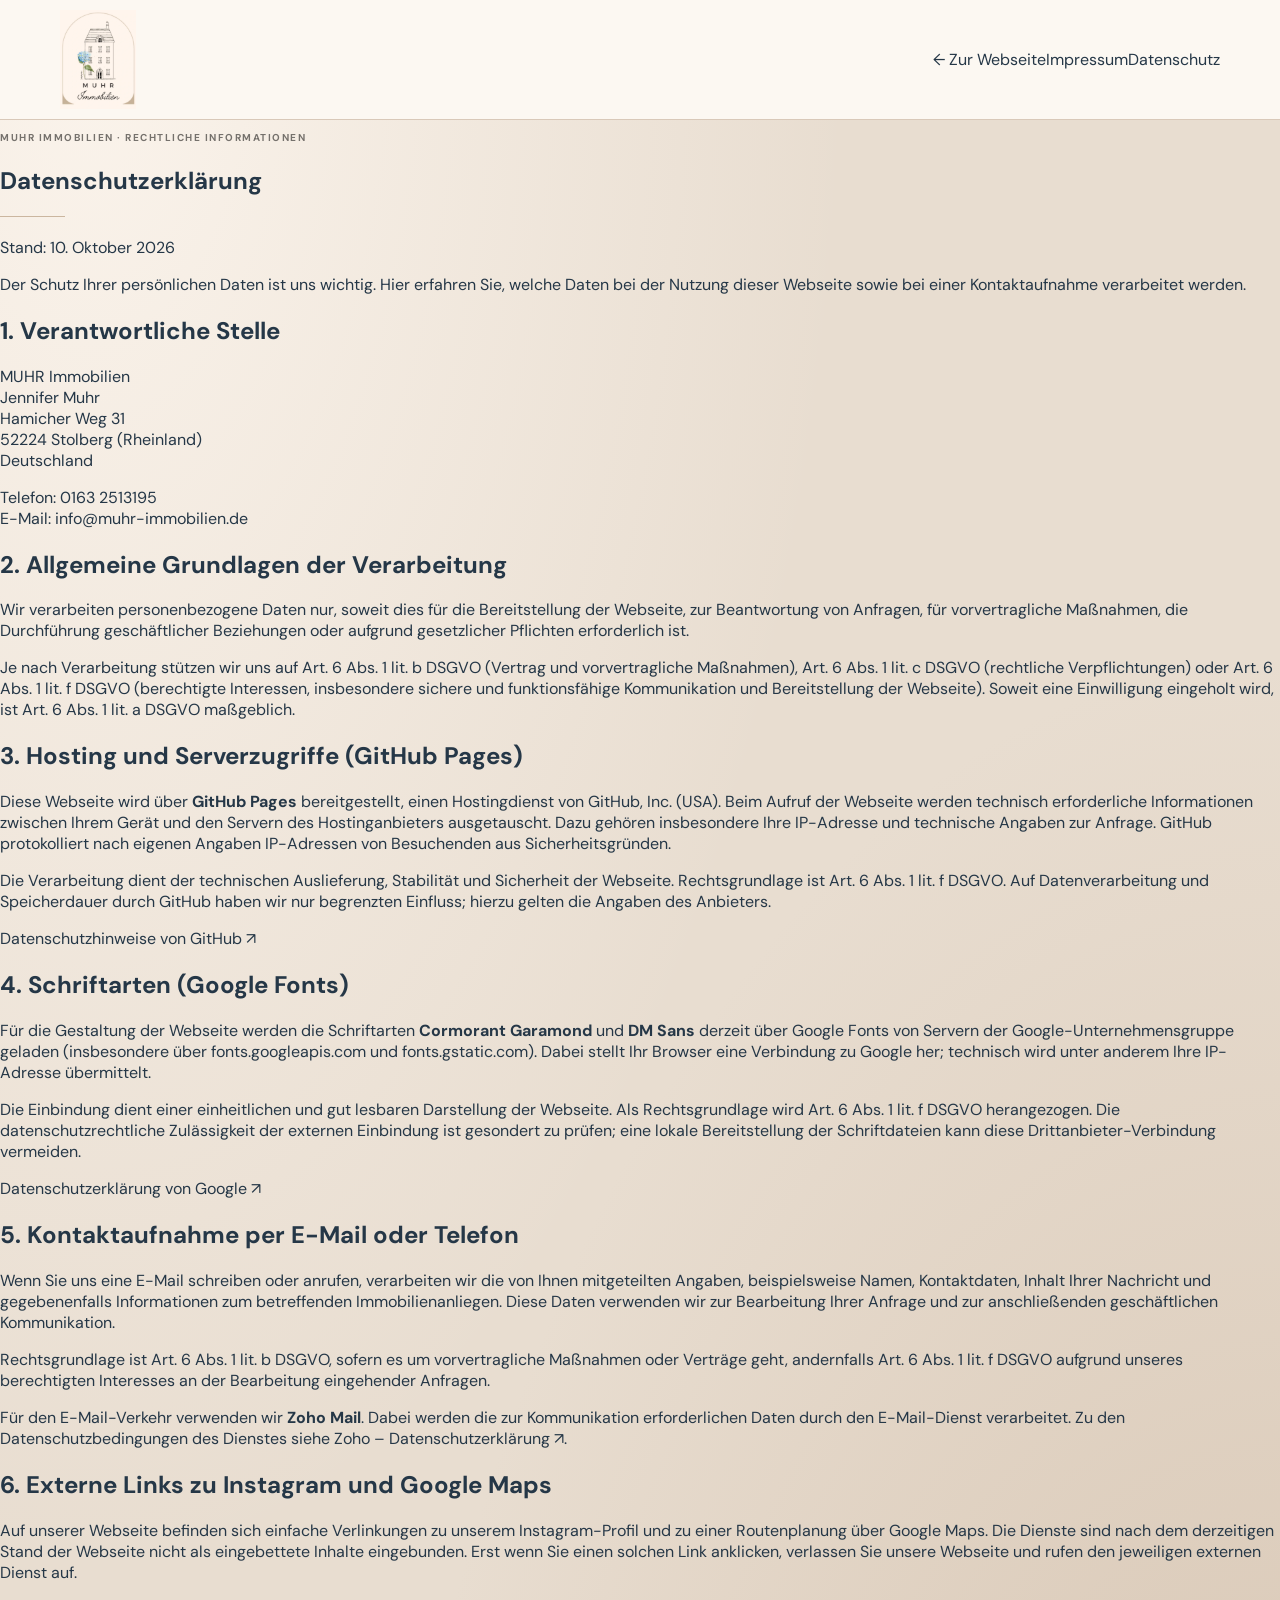
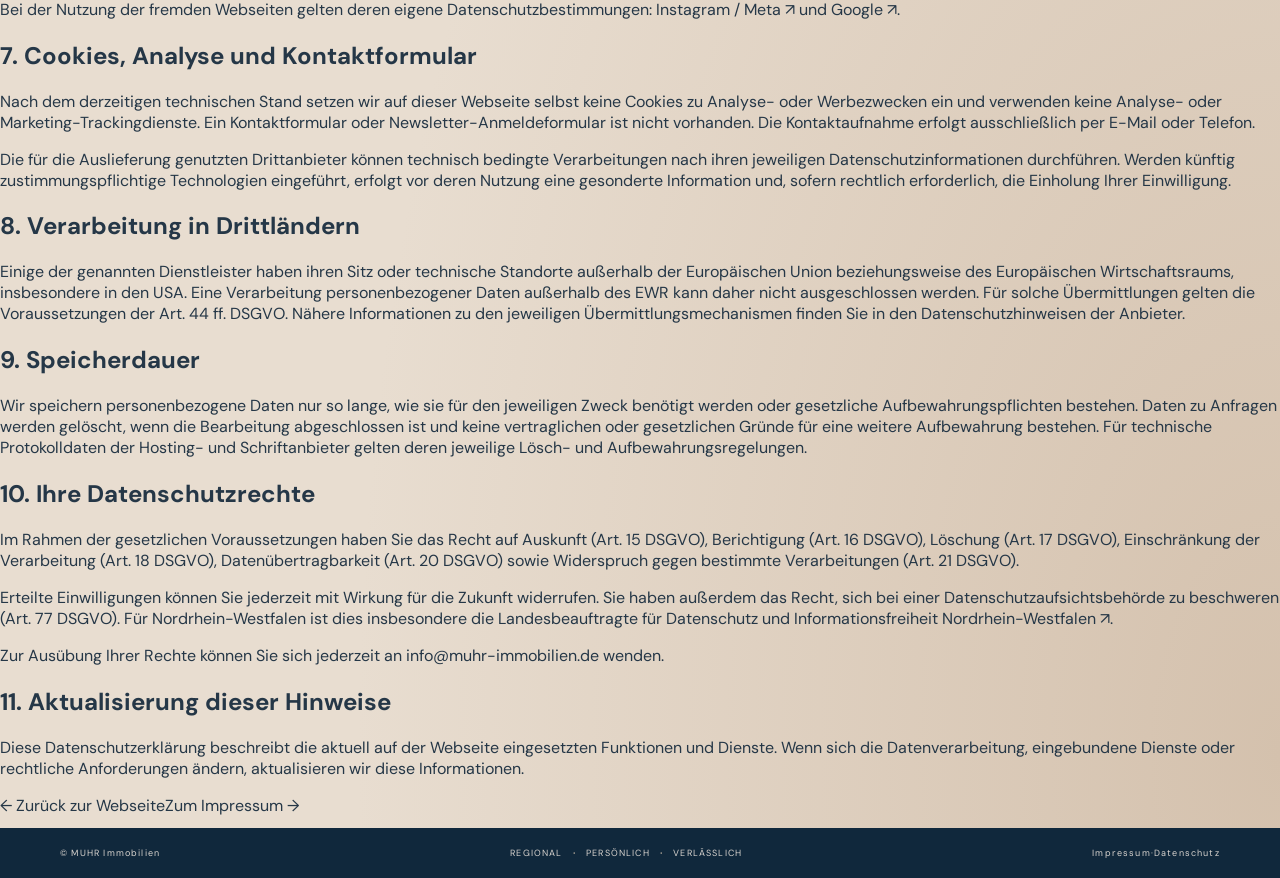
==== datenschutz.html @ 291d7d14 "Add tailored privacy policy for GitHub Pages, Google Fonts and Zoho Mail" ====
<!doctype html>
<html lang="de">
<head>
  <meta charset="utf-8">
  <meta name="viewport" content="width=device-width, initial-scale=1">
  <meta name="theme-color" content="#10253a">
  <meta name="description" content="Informationen zum Umgang mit personenbezogenen Daten auf muhr-immobilien.de.">
  <title>Datenschutzerklärung | MUHR Immobilien</title>
  <link rel="canonical" href="https://muhr-immobilien.de/datenschutz.html">
  <link rel="icon" type="image/png" href="assets/muhr-favicon.png">
  <link rel="preconnect" href="https://fonts.googleapis.com">
  <link rel="preconnect" href="https://fonts.gstatic.com" crossorigin>
  <link href="https://fonts.googleapis.com/css2?family=Cormorant+Garamond:ital,wght@0,400;0,500;0,600;1,400;1,500;1,600&family=DM+Sans:wght@400;500;600;700&display=swap" rel="stylesheet">
  <link rel="stylesheet" href="styles.css">
</head>
<body class="legal-page">
 <div class="site-wrap">
  <header class="site-header legal-site-header">
  <a class="brand" href="index.html#start" aria-label="MUHR Immobilien – zur Startseite"><img class="brand-logo" src="assets/muhr-logo.webp" alt="MUHR Immobilien" width="910" height="1195"></a>
  <nav class="legal-topnav" aria-label="Seitennavigation"><a href="index.html#start">← Zur Webseite</a><a href="impressum.html">Impressum</a><a href="datenschutz.html" aria-current="page">Datenschutz</a></nav>
</header>
  <main id="hauptinhalt" class="legal-main">
   <article class="legal-sheet">
     <header class="legal-intro">
       <p class="eyebrow">MUHR IMMOBILIEN · RECHTLICHE INFORMATIONEN</p>
       <h1>Datenschutzerklärung</h1>
       <span class="rule" aria-hidden="true"></span>
       <p class="legal-stand">Stand: 10. Oktober 2026</p>
     </header>
     <p class="legal-lead">Der Schutz Ihrer persönlichen Daten ist uns wichtig. Hier erfahren Sie, welche Daten bei der Nutzung dieser Webseite sowie bei einer Kontaktaufnahme verarbeitet werden.</p>
<section class="legal-section" aria-labelledby="ds-verantwortlich">
  <h2 id="ds-verantwortlich">1. Verantwortliche Stelle</h2>
  <p>MUHR Immobilien<br>Jennifer Muhr<br>Hamicher Weg 31<br>52224 Stolberg (Rheinland)<br>Deutschland</p>
  <p>Telefon: <a href="tel:+491632513195">0163 2513195</a><br>E-Mail: <a href="mailto:info@muhr-immobilien.de">info@muhr-immobilien.de</a></p>
</section>
<section class="legal-section" aria-labelledby="ds-grundlagen">
  <h2 id="ds-grundlagen">2. Allgemeine Grundlagen der Verarbeitung</h2>
  <p>Wir verarbeiten personenbezogene Daten nur, soweit dies für die Bereitstellung der Webseite, zur Beantwortung von Anfragen, für vorvertragliche Maßnahmen, die Durchführung geschäftlicher Beziehungen oder aufgrund gesetzlicher Pflichten erforderlich ist.</p>
  <p>Je nach Verarbeitung stützen wir uns auf Art. 6 Abs. 1 lit. b DSGVO (Vertrag und vorvertragliche Maßnahmen), Art. 6 Abs. 1 lit. c DSGVO (rechtliche Verpflichtungen) oder Art. 6 Abs. 1 lit. f DSGVO (berechtigte Interessen, insbesondere sichere und funktionsfähige Kommunikation und Bereitstellung der Webseite). Soweit eine Einwilligung eingeholt wird, ist Art. 6 Abs. 1 lit. a DSGVO maßgeblich.</p>
</section>
<section class="legal-section" aria-labelledby="ds-hosting">
  <h2 id="ds-hosting">3. Hosting und Serverzugriffe (GitHub Pages)</h2>
  <p>Diese Webseite wird über <strong>GitHub Pages</strong> bereitgestellt, einen Hostingdienst von GitHub, Inc. (USA). Beim Aufruf der Webseite werden technisch erforderliche Informationen zwischen Ihrem Gerät und den Servern des Hostinganbieters ausgetauscht. Dazu gehören insbesondere Ihre IP-Adresse und technische Angaben zur Anfrage. GitHub protokolliert nach eigenen Angaben IP-Adressen von Besuchenden aus Sicherheitsgründen.</p>
  <p>Die Verarbeitung dient der technischen Auslieferung, Stabilität und Sicherheit der Webseite. Rechtsgrundlage ist Art. 6 Abs. 1 lit. f DSGVO. Auf Datenverarbeitung und Speicherdauer durch GitHub haben wir nur begrenzten Einfluss; hierzu gelten die Angaben des Anbieters.</p>
  <p><a href="https://docs.github.com/de/site-policy/privacy-policies/github-general-privacy-statement" target="_blank" rel="noopener noreferrer">Datenschutzhinweise von GitHub ↗</a></p>
</section>
<section class="legal-section" aria-labelledby="ds-fonts">
  <h2 id="ds-fonts">4. Schriftarten (Google Fonts)</h2>
  <p>Für die Gestaltung der Webseite werden die Schriftarten <strong>Cormorant Garamond</strong> und <strong>DM Sans</strong> derzeit über Google Fonts von Servern der Google-Unternehmensgruppe geladen (insbesondere über fonts.googleapis.com und fonts.gstatic.com). Dabei stellt Ihr Browser eine Verbindung zu Google her; technisch wird unter anderem Ihre IP-Adresse übermittelt.</p>
  <p>Die Einbindung dient einer einheitlichen und gut lesbaren Darstellung der Webseite. Als Rechtsgrundlage wird Art. 6 Abs. 1 lit. f DSGVO herangezogen. Die datenschutzrechtliche Zulässigkeit der externen Einbindung ist gesondert zu prüfen; eine lokale Bereitstellung der Schriftdateien kann diese Drittanbieter-Verbindung vermeiden.</p>
  <p><a href="https://policies.google.com/privacy?hl=de" target="_blank" rel="noopener noreferrer">Datenschutzerklärung von Google ↗</a></p>
</section>
<section class="legal-section" aria-labelledby="ds-kontakt">
  <h2 id="ds-kontakt">5. Kontaktaufnahme per E-Mail oder Telefon</h2>
  <p>Wenn Sie uns eine E-Mail schreiben oder anrufen, verarbeiten wir die von Ihnen mitgeteilten Angaben, beispielsweise Namen, Kontaktdaten, Inhalt Ihrer Nachricht und gegebenenfalls Informationen zum betreffenden Immobilienanliegen. Diese Daten verwenden wir zur Bearbeitung Ihrer Anfrage und zur anschließenden geschäftlichen Kommunikation.</p>
  <p>Rechtsgrundlage ist Art. 6 Abs. 1 lit. b DSGVO, sofern es um vorvertragliche Maßnahmen oder Verträge geht, andernfalls Art. 6 Abs. 1 lit. f DSGVO aufgrund unseres berechtigten Interesses an der Bearbeitung eingehender Anfragen.</p>
  <p>Für den E-Mail-Verkehr verwenden wir <strong>Zoho Mail</strong>. Dabei werden die zur Kommunikation erforderlichen Daten durch den E-Mail-Dienst verarbeitet. Zu den Datenschutzbedingungen des Dienstes siehe <a href="https://www.zoho.com/privacy.html" target="_blank" rel="noopener noreferrer">Zoho – Datenschutzerklärung ↗</a>.</p>
</section>
<section class="legal-section" aria-labelledby="ds-links">
  <h2 id="ds-links">6. Externe Links zu Instagram und Google Maps</h2>
  <p>Auf unserer Webseite befinden sich einfache Verlinkungen zu unserem Instagram-Profil und zu einer Routenplanung über Google Maps. Die Dienste sind nach dem derzeitigen Stand der Webseite nicht als eingebettete Inhalte eingebunden. Erst wenn Sie einen solchen Link anklicken, verlassen Sie unsere Webseite und rufen den jeweiligen externen Dienst auf.</p>
  <p>Bei der Nutzung der fremden Webseiten gelten deren eigene Datenschutzbestimmungen: <a href="https://privacycenter.instagram.com/policy/" target="_blank" rel="noopener noreferrer">Instagram / Meta ↗</a> und <a href="https://policies.google.com/privacy?hl=de" target="_blank" rel="noopener noreferrer">Google ↗</a>.</p>
</section>
<section class="legal-section" aria-labelledby="ds-cookies">
  <h2 id="ds-cookies">7. Cookies, Analyse und Kontaktformular</h2>
  <p>Nach dem derzeitigen technischen Stand setzen wir auf dieser Webseite selbst keine Cookies zu Analyse- oder Werbezwecken ein und verwenden keine Analyse- oder Marketing-Trackingdienste. Ein Kontaktformular oder Newsletter-Anmeldeformular ist nicht vorhanden. Die Kontaktaufnahme erfolgt ausschließlich per E-Mail oder Telefon.</p>
  <p>Die für die Auslieferung genutzten Drittanbieter können technisch bedingte Verarbeitungen nach ihren jeweiligen Datenschutzinformationen durchführen. Werden künftig zustimmungspflichtige Technologien eingeführt, erfolgt vor deren Nutzung eine gesonderte Information und, sofern rechtlich erforderlich, die Einholung Ihrer Einwilligung.</p>
</section>
<section class="legal-section" aria-labelledby="ds-drittland">
  <h2 id="ds-drittland">8. Verarbeitung in Drittländern</h2>
  <p>Einige der genannten Dienstleister haben ihren Sitz oder technische Standorte außerhalb der Europäischen Union beziehungsweise des Europäischen Wirtschaftsraums, insbesondere in den USA. Eine Verarbeitung personenbezogener Daten außerhalb des EWR kann daher nicht ausgeschlossen werden. Für solche Übermittlungen gelten die Voraussetzungen der Art. 44 ff. DSGVO. Nähere Informationen zu den jeweiligen Übermittlungsmechanismen finden Sie in den Datenschutzhinweisen der Anbieter.</p>
</section>
<section class="legal-section" aria-labelledby="ds-speicherung">
  <h2 id="ds-speicherung">9. Speicherdauer</h2>
  <p>Wir speichern personenbezogene Daten nur so lange, wie sie für den jeweiligen Zweck benötigt werden oder gesetzliche Aufbewahrungspflichten bestehen. Daten zu Anfragen werden gelöscht, wenn die Bearbeitung abgeschlossen ist und keine vertraglichen oder gesetzlichen Gründe für eine weitere Aufbewahrung bestehen. Für technische Protokolldaten der Hosting- und Schriftanbieter gelten deren jeweilige Lösch- und Aufbewahrungsregelungen.</p>
</section>
<section class="legal-section" aria-labelledby="ds-rechte">
  <h2 id="ds-rechte">10. Ihre Datenschutzrechte</h2>
  <p>Im Rahmen der gesetzlichen Voraussetzungen haben Sie das Recht auf Auskunft (Art. 15 DSGVO), Berichtigung (Art. 16 DSGVO), Löschung (Art. 17 DSGVO), Einschränkung der Verarbeitung (Art. 18 DSGVO), Datenübertragbarkeit (Art. 20 DSGVO) sowie Widerspruch gegen bestimmte Verarbeitungen (Art. 21 DSGVO).</p>
  <p>Erteilte Einwilligungen können Sie jederzeit mit Wirkung für die Zukunft widerrufen. Sie haben außerdem das Recht, sich bei einer Datenschutzaufsichtsbehörde zu beschweren (Art. 77 DSGVO). Für Nordrhein-Westfalen ist dies insbesondere die <a href="https://www.ldi.nrw.de/" target="_blank" rel="noopener noreferrer">Landesbeauftragte für Datenschutz und Informationsfreiheit Nordrhein-Westfalen ↗</a>.</p>
  <p>Zur Ausübung Ihrer Rechte können Sie sich jederzeit an <a href="mailto:info@muhr-immobilien.de">info@muhr-immobilien.de</a> wenden.</p>
</section>
<section class="legal-section" aria-labelledby="ds-stand">
  <h2 id="ds-stand">11. Aktualisierung dieser Hinweise</h2>
  <p>Diese Datenschutzerklärung beschreibt die aktuell auf der Webseite eingesetzten Funktionen und Dienste. Wenn sich die Datenverarbeitung, eingebundene Dienste oder rechtliche Anforderungen ändern, aktualisieren wir diese Informationen.</p>
</section>
     <div class="legal-end"><a href="index.html#start">← Zurück zur Webseite</a><a href="impressum.html">Zum Impressum →</a></div>
   </article>
  </main>
  <footer class="footer"><span>© MUHR Immobilien</span><span>REGIONAL <b>·</b> PERSÖNLICH <b>·</b> VERLÄSSLICH</span><span class="footer-legal"><a href="impressum.html">Impressum</a><span aria-hidden="true">·</span><a href="datenschutz.html">Datenschutz</a></span></footer>
 </div>
</body>
</html>
---- styles.css ----
:root{--navy:#10283c;--ink:#253747;--paper:#fcf7ef;--cream:#f7ede2;--sand:#dfc9b2;--muted:#72695f;--blue:#8aaabd;--serif:'Cormorant Garamond',Georgia,serif;--script:'Cormorant Garamond',Georgia,serif;--sans:'DM Sans',Arial,sans-serif;--book-height:720px}
*{box-sizing:border-box}html{scroll-behavior:smooth}body{margin:0;color:var(--ink);font-family:var(--sans);background:#e8ddd0;-webkit-font-smoothing:antialiased}a{text-decoration:none;color:inherit}button{font:inherit}button,a{-webkit-tap-highlight-color:transparent}a:focus-visible,button:focus-visible{outline:2px solid #679cbf;outline-offset:4px}button:disabled{opacity:.3;cursor:not-allowed}img{display:block;width:100%;height:100%;object-fit:cover}.skip-link{position:fixed;z-index:150;left:15px;top:-100px;padding:12px 20px;background:#fff}.skip-link:focus{top:8px}
.site-wrap{min-height:100vh;display:flex;flex-direction:column;background:radial-gradient(ellipse at 7% 0%,#fbf4ec 0,transparent 45%),radial-gradient(ellipse at 100% 95%,#d4c1ad 0,transparent 51%),#e8ddd0}.site-header{position:relative;z-index:30;display:flex;align-items:center;justify-content:space-between;gap:22px;padding:10px clamp(20px,4.7vw,90px);background:#fcf8f2;border-bottom:1px solid #d9c9b9}.brand{display:flex;align-items:center;gap:12px;flex:0 0 auto}.brand-illustration{display:grid;place-items:center;width:44px;height:58px;color:var(--navy);border:1px solid #b1aa9d;border-radius:50% 50% 3px 3px}.brand-illustration svg{width:34px;height:46px}.brand-wordmark{display:flex;flex-direction:column}.brand-wordmark strong{font-size:14px;letter-spacing:.38em;font-weight:600}.brand-wordmark em{font:29px/1 var(--script);white-space:nowrap;margin-top:2px}.chapter-nav{display:flex;justify-content:center;flex-wrap:wrap;gap:clamp(10px,1.55vw,27px)}.chapter-nav a{position:relative;padding:12px 0;font-size:10px;font-weight:700;text-transform:uppercase;letter-spacing:.09em;white-space:nowrap;color:#62605e}.chapter-nav a:hover,.chapter-nav a[aria-current='page']{color:var(--navy)}.chapter-nav a[aria-current='page']:after{content:'';height:1px;position:absolute;left:0;right:0;bottom:6px;background:var(--navy)}.header-contact{flex:0 0 auto;padding:14px 18px;color:white;background:var(--navy);font-size:10px;white-space:nowrap}.header-contact span{margin-left:9px}
.book-main{width:min(1140px,calc(100% - 44px));margin:0 auto;flex:1;padding:16px 0 20px}.book-intro{display:flex;align-items:center;justify-content:space-between;gap:15px;margin:0 8px 12px}.eyebrow{display:block;color:#75716c;font-size:10px;font-weight:700;line-height:1.5;letter-spacing:.15em}.book-intro .eyebrow{display:flex;align-items:center;gap:9px;white-space:nowrap;color:var(--navy);margin:0}.intro-line{display:inline-block;width:26px;height:1px;background:var(--navy)}.sep{color:#b39880}.book-instruction{margin:0;font-size:12px;color:#8f7967}.book-instruction em{font:26px/1 var(--script);color:var(--navy);padding-left:8px;white-space:nowrap}
.book-stage{perspective:2600px;position:relative;padding:0 12px 13px;filter:drop-shadow(0 20px 22px rgba(58,43,30,.2))}.book-back{position:absolute;top:12px;bottom:6px;left:19px;right:13px;background:repeating-linear-gradient(to bottom,#e6d6c4 0 1px,#f4eadd 1px 3px);border-radius:2px 10px 10px 2px;box-shadow:8px 3px 0 -2px #c7b39e,-8px 0 0 -3px #c9b8a5,0 14px 30px #9d887260}.book-frame{position:relative;width:100%;height:var(--book-height);background:var(--paper);border-radius:2px 10px 10px 2px;transform-style:preserve-3d;box-shadow:inset -1px 0 #d0bba5,0 0 0 1px #dbccbd}.paper-current,.turn-leaf{position:absolute;inset:0}.paper-current{z-index:1;background:var(--paper);border-radius:inherit;overflow:hidden}.book-frame.is-turning .paper-current{pointer-events:none}.turn-leaf{z-index:6;transform-style:preserve-3d;transform-origin:left center;pointer-events:none;will-change:transform}.turn-leaf[hidden]{display:none}.turn-leaf-face{position:absolute;inset:0;overflow:hidden;backface-visibility:hidden;-webkit-backface-visibility:hidden;border-radius:2px 9px 9px 2px}.turn-leaf-front{background:var(--paper);box-shadow:4px 7px 18px rgba(39,31,25,.14),13px 2px 18px rgba(54,37,20,.05)}.turn-leaf-front:after{content:'';pointer-events:none;position:absolute;inset:0;background:linear-gradient(90deg,rgba(38,27,18,.2),transparent 11%,transparent 70%,rgba(255,255,255,.16) 89%,rgba(23,21,22,.16));opacity:.28}.turn-leaf-back{transform:rotateY(180deg);background:linear-gradient(98deg,#eadfd1,#fffaf1 16%,#f4e7d9 91%,#d5c3af);border-left:1px solid #d7bfa9;box-shadow:-10px 0 20px rgba(23,28,34,.15)}.turn-leaf-back:before{content:'';position:absolute;inset:0;opacity:.16;background:repeating-linear-gradient(0deg,transparent 0,transparent 5px,#e0d2c2 6px,transparent 7px)}.leaf-back-ornament{position:absolute;left:20%;right:20%;top:34%;display:flex;flex-direction:column;text-align:center;color:#8a7866;border-top:1px solid #cfbdab;border-bottom:1px solid #cfbdab;padding:33px 0}.leaf-back-ornament span{font-size:21px;letter-spacing:.55em}.leaf-back-ornament em{font:55px/1 var(--script)}.leaf-back-ornament small{margin-top:21px;font-size:10px;letter-spacing:.21em}.spine-shadow{position:absolute;left:0;top:0;bottom:0;width:19px;z-index:10;pointer-events:none;background:linear-gradient(to right,rgba(44,36,32,.25),rgba(92,72,50,.09) 52%,transparent);border-radius:2px 0 0 2px}.page-edge{position:absolute;right:-4px;top:8px;bottom:6px;width:5px;z-index:4;pointer-events:none;background:repeating-linear-gradient(to bottom,#e8d5c1,#fff8ed 3px,#d2baa2 5px);border-radius:0 4px 4px 0}
/* Kein Scrollcontainer innerhalb der Buchseite. */
.page{height:100%;min-width:0;display:flex;flex-direction:column;background:var(--paper)}.page-body{flex:1;min-height:0;overflow:hidden}.folio{
  height:39px;
  flex:0 0 39px;
  margin:0 36px;
  padding-right:14px;
  display:flex;
  align-items:center;
  justify-content:space-between;
  gap:12px;
  border-top:1px solid #decdb9;
  color:#776b5f;
  font-size:9px;
  letter-spacing:.15em;
}.folio b{font-size:11px;font-weight:600;color:var(--navy)}.folio span b{font-size:9px;margin:0 8px}.serif-title,.chapter-heading{color:var(--navy);font-family:var(--serif);font-weight:500;letter-spacing:-.025em;line-height:.96}.hand-title{color:var(--navy);font:clamp(45px,4.8vw,67px)/1.1 var(--script);margin:0}.rule{display:block;height:1px;width:65px;background:#cbb69f;margin:14px 0 20px}.copy,.lead{color:#48505a;font-size:14px;line-height:1.72;margin:0}.btn{display:inline-flex;align-items:center;justify-content:space-between;gap:21px;background:var(--navy);color:#fff;padding:15px 18px;min-height:46px;font-size:11px;font-weight:600;letter-spacing:.035em;white-space:nowrap;transition:background .2s}.btn:hover,.header-contact:hover{background:#35516a}.btn span{font-size:17px;font-weight:400}.simple-link{border-bottom:1px solid #bca58b;padding-bottom:6px;font-size:11px}
.single-hero,.service-intro,.single-about,.single-contact{height:100%;display:grid;min-width:0}.single-hero{grid-template-columns:49% 51%}.single-hero-image,.service-intro-image,.single-about-picture,.single-contact-picture{position:relative;overflow:hidden;min-height:0}.single-hero-image img{object-position:58% center}.single-hero-image:after,.service-intro-image:after{content:'';position:absolute;inset:45% 0 0;background:linear-gradient(transparent,rgba(11,26,41,.36));pointer-events:none}.image-caption{position:absolute;bottom:30px;left:35px;font-size:10px;font-weight:600;letter-spacing:.18em;color:white;z-index:1}.single-hero-copy,.single-about-copy,.single-contact-copy,.service-intro-copy{min-width:0;display:flex;flex-direction:column;align-items:flex-start;justify-content:center;padding:clamp(27px,4.3vw,66px)}.single-hero-copy .serif-title{font-size:clamp(65px,7vw,91px);margin:17px 0 2px}.single-hero-copy .hand-title{font-size:clamp(44px,4.8vw,64px)}.single-hero-copy .copy{margin-bottom:25px;max-width:470px}
.single-services{height:100%;display:flex;flex-direction:column;justify-content:space-evenly;padding:clamp(25px,4vw,56px) clamp(29px,5vw,70px);gap:24px}.service-head .chapter-heading{font-size:clamp(51px,5.2vw,75px);margin:10px 0 16px}.service-head .hand-title{font-size:clamp(49px,5vw,70px);font-weight:400}.service-head .copy{max-width:730px}.service-tiles{display:grid;grid-template-columns:repeat(3,minmax(0,1fr));gap:15px}.service-tile{position:relative;display:flex;flex-direction:column;min-width:0;padding:0 0 23px;border-bottom:1px solid #d6c4b0}.service-tile:hover .tile-photo img{transform:scale(1.045)}.tile-photo{width:100%;height:clamp(135px,16vw,225px);overflow:hidden;margin-bottom:18px}.tile-photo img{transition:transform .4s}.service-tile span{font-size:9px;color:#7b7167;letter-spacing:.13em}.service-tile h3{color:var(--navy);font:500 clamp(29px,3vw,40px)/1.15 var(--serif);margin:7px 0}.service-tile p{font-size:12px;line-height:1.6;margin:0;padding-right:15px}.service-tile b{position:absolute;right:5px;bottom:22px;font-size:20px;font-weight:400}
.service-intro{grid-template-columns:47% 53%}.service-intro-image img{object-position:center}.service-quote{position:absolute;left:36px;right:25px;bottom:37px;z-index:1;color:white;font:500 clamp(37px,4.3vw,59px)/1 var(--serif);text-shadow:0 2px 18px rgba(0,0,0,.4)}.service-intro-copy .chapter-heading{font-size:clamp(52px,5vw,74px);margin:17px 0 12px}.service-intro-copy .hand-title{font-size:clamp(46px,4.3vw,61px)}.service-intro-copy .lead{max-width:490px;margin-bottom:23px}
.service-offer{height:100%;display:flex;flex-direction:column;justify-content:center;gap:25px;padding:clamp(23px,4.4vw,58px) clamp(35px,6.5vw,90px)}.offer-top .chapter-heading{font-size:clamp(56px,5.6vw,82px);margin:13px 0}.offer-top .hand-title{font-size:clamp(50px,5.4vw,76px);font-weight:400}.offer-list{list-style:none;padding:0;margin:0;display:grid;grid-template-columns:repeat(2,minmax(0,1fr));gap:10px 30px}.offer-list li{display:flex;align-items:baseline;gap:15px;min-height:47px;border-bottom:1px solid #e2d3c1;padding:11px 0}.offer-list li span{color:#9a8471;font-size:10px;letter-spacing:.08em}.offer-list li strong{font-size:13px;line-height:1.5;font-weight:500}.offer-bottom{display:flex;align-items:center;justify-content:space-between;gap:20px}.offer-bottom>span{font-size:10px;letter-spacing:.12em;color:#887f75}
.single-about{grid-template-columns:43% 57%}.single-about-picture img{object-position:32% center}.single-about-picture span{position:absolute;color:#fff;left:33px;right:15px;bottom:32px;font:47px/1 var(--script);text-shadow:0 2px 10px #342d25}.single-about-copy .chapter-heading,.single-contact-copy .chapter-heading{margin:13px 0 7px;font-size:clamp(56px,5.2vw,75px)}.single-about-copy .copy{margin-bottom:13px}.single-about-copy .btn{margin-top:5px}.single-contact{grid-template-columns:56% 44%}.single-contact-copy .copy{max-width:430px}.contact-options{display:grid;gap:12px;margin:20px 0 22px}.contact-options a,.contact-options>div{display:flex;align-items:center;gap:13px;font-size:13px;min-width:0;overflow-wrap:anywhere}.contact-options b{display:grid;place-items:center;flex-shrink:0;width:24px;color:var(--navy);font-size:19px;font-weight:500}.contact-options a:hover{text-decoration:underline}.single-contact-picture img{object-position:38% center}.contact-image-text{position:absolute;left:30px;bottom:30px;right:25px;font:47px/1.08 var(--script);color:white;text-shadow:0 2px 10px #49382d}
.book-controls{display:grid;grid-template-columns:1fr auto 1fr;align-items:center;gap:20px;margin:0 auto;padding:20px 5px 5px}.turn-control{display:flex;align-items:center;gap:12px;color:var(--navy);cursor:pointer;border:0;background:none;font-size:11px;letter-spacing:.09em;font-weight:700;text-transform:uppercase;padding:4px 0}.turn-control:last-child{justify-content:flex-end}.turn-control:hover:not(:disabled) .arrow{transform:translateX(4px)}.turn-control:first-child:hover:not(:disabled) .arrow{transform:translateX(-4px)}.arrow{font-size:27px;line-height:1;font-weight:400;transition:transform .2s}.page-position{display:flex;align-items:center;gap:17px;color:#665e55;font-size:10px;letter-spacing:.1em;text-transform:uppercase}.position-rule{width:32px;height:1px;background:#b49e89}.gesture-tip{margin:11px 0 0;text-align:center;font-size:11px;color:#847667}.footer{margin-top:12px;display:flex;flex-wrap:wrap;justify-content:space-between;gap:12px 25px;padding:19px clamp(24px,4.7vw,90px);background:#10283c;color:#d9d4cf;font-size:9px;letter-spacing:.13em}.footer b{color:var(--sand);padding:0 7px}
@media(max-width:1120px){.site-header{gap:13px;padding-inline:24px}.chapter-nav{gap:8px 13px}.chapter-nav a{font-size:9px}.header-contact{padding:12px;font-size:9px}.single-hero-copy{padding:35px}.single-hero-copy .serif-title{font-size:clamp(61px,7.5vw,84px)}.service-intro-copy{padding:35px}.service-intro-copy .chapter-heading{font-size:clamp(50px,5.5vw,67px)}}
@media(max-width:850px){:root{--book-height:720px}.site-header{flex-wrap:wrap}.chapter-nav{order:3;width:100%;justify-content:center;gap:6px 23px}.chapter-nav a{padding:9px 0}.header-contact{margin-left:auto}.book-main{width:calc(100% - 30px)}.single-hero{grid-template-columns:45% 55%}.single-hero-copy{padding:27px}.single-hero-copy .serif-title{font-size:clamp(53px,8vw,70px)}.single-hero-copy .hand-title{font-size:48px}.single-hero-copy .copy{font-size:12px}.service-head .chapter-heading{font-size:54px}.service-head .hand-title{font-size:54px}.service-tiles{gap:12px}.tile-photo{height:155px}.service-tile h3{font-size:29px}.service-intro{grid-template-columns:40% 60%}.service-intro-copy{padding:26px}.service-intro-copy .chapter-heading{font-size:52px}.service-intro-copy .hand-title{font-size:46px}.service-intro-copy .lead{font-size:12px}.single-about-copy,.single-contact-copy{padding:28px}.single-about-copy .chapter-heading,.single-contact-copy .chapter-heading{font-size:55px}.single-about-copy .copy{font-size:12px}}
@media(max-width:650px){:root{--book-height:690px}.site-header{padding:10px 15px 5px;gap:6px}.brand-illustration{width:32px;height:41px}.brand-illustration svg{width:29px;height:35px}.brand-wordmark strong{font-size:11px}.brand-wordmark em{font-size:23px}.header-contact{padding:11px;font-size:9px}.chapter-nav{gap:0 17px;padding:0 0 3px}.chapter-nav a{padding:8px 0;font-size:9px}.chapter-nav a[aria-current='page']:after{bottom:4px}.book-main{width:calc(100% - 18px);padding-top:12px}.book-intro{margin-inline:3px;flex-direction:column;gap:3px;align-items:center}.book-intro .eyebrow{font-size:8px;letter-spacing:.1em}.book-instruction{font-size:10px}.book-instruction em{font-size:23px}.book-stage{padding-inline:5px;perspective:1400px}.book-back{left:10px;right:6px}.book-frame{border-radius:2px 7px 7px 2px}.folio{height:35px;flex-basis:35px;margin:0 17px;font-size:7px;letter-spacing:.07em}.folio b{font-size:9px}.folio span b{font-size:8px;margin:0 4px}.eyebrow{font-size:9px}.copy,.lead{font-size:12px;line-height:1.63}.btn{min-height:43px;padding:12px 15px;font-size:10px}.rule{margin:11px 0 15px}.single-hero,.service-intro,.single-about,.single-contact{display:flex;flex-direction:column;height:100%}.single-hero-image{flex:0 0 31%;height:31%}.single-hero-copy{flex:1;padding:20px 24px}.single-hero-copy .serif-title{font-size:clamp(58px,14vw,78px);margin:9px 0 0}.single-hero-copy .hand-title{font-size:clamp(44px,10vw,59px)}.single-hero-copy .copy{margin-bottom:17px}.image-caption{bottom:18px;left:23px;font-size:8px}.single-services{padding:25px 23px;gap:16px;justify-content:center}.service-head .chapter-heading{font-size:clamp(41px,9.8vw,55px);margin:7px 0 9px}.service-head .hand-title{font-size:clamp(42px,10vw,56px)}.service-head .copy{font-size:11px}.service-tiles{display:flex;flex-direction:column;gap:0}.service-tile{padding:13px 0;display:grid;grid-template-columns:84px minmax(0,1fr);grid-template-rows:16px 31px auto;column-gap:13px;border-bottom:1px solid #ded0bf;min-height:111px}.service-tile:last-child{border-bottom:0}.tile-photo{height:84px;grid-row:1/4;grid-column:1;margin:0}.service-tile span{grid-column:2;font-size:8px}.service-tile h3{grid-column:2;font-size:29px;margin:0;align-self:start}.service-tile p{grid-column:2;font-size:10px;line-height:1.35;padding-right:16px}.service-tile b{right:0;bottom:21px}.service-intro-image{flex:0 0 30%;height:30%}.service-quote{font-size:40px;left:25px;bottom:20px}.service-intro-copy{flex:1;padding:22px 25px}.service-intro-copy .chapter-heading{font-size:clamp(43px,10vw,60px);margin:8px 0 7px}.service-intro-copy .hand-title{font-size:clamp(39px,9.1vw,50px)}.service-intro-copy .lead{margin-bottom:19px}.service-offer{padding:26px 25px;gap:16px;justify-content:center}.offer-top .chapter-heading{font-size:clamp(51px,12vw,65px);margin:7px 0}.offer-top .hand-title{font-size:clamp(48px,11vw,62px)}.offer-top .copy{font-size:11px}.offer-list{display:flex;flex-direction:column;gap:0}.offer-list li{min-height:0;gap:12px;padding:10px 0}.offer-list li strong{font-size:11px;line-height:1.4}.offer-bottom{align-items:flex-start;flex-direction:column;gap:11px}.offer-bottom>span{font-size:8px}.single-about-picture{flex:0 0 27%;height:27%}.single-about-picture span{bottom:18px;left:23px;font-size:41px}.single-about-copy{flex:1;padding:20px 25px}.single-about-copy .chapter-heading,.single-contact-copy .chapter-heading{font-size:clamp(50px,11vw,63px);margin:8px 0 0}.single-about-copy .hand-title,.single-contact-copy .hand-title{font-size:clamp(45px,10vw,58px)}.single-about-copy .copy{margin:0 0 11px}.single-contact-picture{order:-1;flex:0 0 24%;height:24%}.contact-image-text{font-size:37px;bottom:16px;left:24px}.single-contact-copy{flex:1;padding:17px 25px}.single-contact-copy .copy{font-size:12px}.contact-options{gap:9px;margin:13px 0 15px}.contact-options a,.contact-options>div{font-size:12px}.page-position{flex-direction:column;gap:4px;font-size:9px}.position-rule{display:none}.book-controls{gap:5px;padding-top:19px}.turn-control{gap:5px;font-size:9px;letter-spacing:0}.arrow{font-size:25px}.gesture-tip{font-size:10px;line-height:1.5}.footer{padding:18px 15px;justify-content:center;text-align:center;font-size:8px}}
@media(max-width:390px){:root{--book-height:690px}.site-header{padding-inline:10px}.chapter-nav{column-gap:14px}.book-instruction{display:none}.single-hero-copy,.single-about-copy,.single-contact-copy,.service-intro-copy{padding-inline:19px}.single-hero-copy .serif-title{font-size:57px}.single-hero-copy .hand-title{font-size:44px}.single-hero-copy .copy{font-size:11px}.service-offer{padding-inline:18px}.single-services{padding-inline:19px}.offer-list li{padding:9px 0}.service-tile{grid-template-columns:75px minmax(0,1fr);column-gap:11px}.tile-photo{height:75px}.contact-options{gap:7px}}
@media(prefers-reduced-motion:reduce){*,*:before,*:after{scroll-behavior:auto!important;transition-duration:.01ms!important;animation-duration:.01ms!important}}

/* Lesbarkeit auch auf schmalen Geräten; niemals inneres Scrollen. */
.page-body{overflow:hidden;overscroll-behavior:none}
.single-hero,.service-intro,.single-about,.single-contact{min-height:0;grid-template-rows:minmax(0,1fr)}
.single-hero-copy,.service-intro-copy,.single-about-copy,.single-contact-copy{min-height:0}
.chapter-heading,.serif-title,.hand-title,.service-tile h3{overflow-wrap:anywhere}
@media(max-width:650px){
 .single-about-picture{flex-basis:24%;height:24%}
 .single-about-copy{padding-top:18px;padding-bottom:16px}
 .single-about-copy .chapter-heading{font-size:clamp(49px,10.6vw,61px)}
 .single-about-copy .hand-title{font-size:clamp(40px,9.4vw,55px)}
 .single-about-copy .copy{font-size:11.5px;line-height:1.5;margin-bottom:9px}
 .single-contact-picture{flex-basis:22%;height:22%}
 .single-contact-copy .chapter-heading{font-size:clamp(46px,10.8vw,60px)}
 .single-contact-copy .hand-title{font-size:clamp(40px,9vw,52px)}
 .contact-image-text{font-size:clamp(28px,7.4vw,38px);line-height:1.01}
}
@media(max-width:390px){
 .single-about-copy .chapter-heading{font-size:46px}
 .single-about-copy .hand-title{font-size:40px}
 .single-about-copy .copy{font-size:11px;line-height:1.44;margin-bottom:7px}
 .single-contact-copy .chapter-heading{font-size:46px}
 .single-contact-copy .hand-title{font-size:39px}
 .single-contact-copy{padding-top:12px;padding-bottom:12px}
 .single-contact-copy .copy{font-size:11px;line-height:1.47}
 .contact-options{margin:11px 0 12px}
 .service-intro-copy .chapter-heading{font-size:clamp(38px,9.4vw,50px)}
 .service-intro-copy .hand-title{font-size:41px}
}
@media(max-width:340px){
 .chapter-nav{column-gap:10px}
 .chapter-nav a{font-size:8px}
 .site-header{gap:4px}
 .book-main{width:calc(100% - 14px)}
 .single-hero-copy .serif-title{font-size:53px}
 .single-hero-copy .hand-title{font-size:40px}
 .service-head .chapter-heading{font-size:39px}
 .service-head .hand-title{font-size:41px}
 .service-intro-copy .chapter-heading{font-size:38px}
 .service-intro-copy .hand-title{font-size:38px}
 .single-about-copy .chapter-heading,.single-contact-copy .chapter-heading{font-size:43px}
 .single-about-copy .hand-title,.single-contact-copy .hand-title{font-size:38px}
 .single-about-copy .copy{font-size:10.8px}
}
/* Schlusskorrekturen aus den Größenprüfungen */
html,body{max-width:100%;overflow-x:clip}
@media(min-width:851px){.single-services{gap:13px;padding-top:24px;padding-bottom:22px}.tile-photo{height:clamp(120px,14.2vw,197px)}}


/* V4 — physischer Blattwechsel: gestaffelte Papierbewegung, weiche Schatten und Ecke.
   Das Buch zeigt weiterhin stets nur EINE vollständige Seite. */
.book-stage { perspective: 2000px; perspective-origin: 42% 48%; isolation: isolate; }
.book-frame { isolation: isolate; transform-style: preserve-3d; overflow: visible; }
.paper-current { z-index: 1; }
.page-reveal-shade,
.page-cast-shadow { position: absolute; inset: 0; pointer-events: none; opacity: 0; border-radius: inherit; }
.page-reveal-shade { z-index: 2; background: linear-gradient(105deg, rgba(24,27,32,.12) 0%, rgba(67,56,48,.43) 35%, rgba(128,104,82,.13) 64%, transparent 91%); mix-blend-mode:multiply; }
.page-cast-shadow { z-index: 3; background: linear-gradient(90deg,rgba(20,25,32,.29),rgba(35,34,34,.14) 18%, transparent 63%); }
.turn-leaf { z-index: 8; transform-origin: 1px 50%; backface-visibility: visible; -webkit-backface-visibility: visible; }
.turn-leaf-face { border-radius: 1px 9px 9px 1px; }
.turn-leaf-front { box-shadow: 9px 9px 25px rgba(37,29,24,.15), 1px 2px 7px rgba(20,20,20,.12); }
.turn-leaf-front::after { opacity: .2; background: linear-gradient(90deg, rgba(32,24,21,.35), transparent 8%, transparent 70%, rgba(255,255,255,.12) 86%, rgba(65,48,32,.31)); }
.turn-leaf-back { box-shadow: -9px 7px 28px rgba(24,22,20,.18); background: linear-gradient(96deg,#e4d5c5 0%,#fdf5eb 12%,#fff8f0 50%,#f3e8da 94%,#d8c6b4); }
.leaf-paper-edge { position: absolute; z-index: 11; right:-1px; top:0; bottom:0; width: clamp(10px, 1.35vw, 19px); transform-origin: 0 50%; backface-visibility: hidden; pointer-events:none; background: linear-gradient(90deg,transparent,rgba(255,255,255,.12) 27%,rgba(255,252,243,.6) 55%,rgba(145,111,81,.3) 91%,rgba(64,50,40,.3)); border-right:1px solid #bda48e; box-shadow:2px 1px 5px rgba(31,25,19,.16); opacity:.8; }
/* Kleine umgeschlagene Ecke als Interaktionshinweis */
.page-corner { position:absolute; z-index:12; right:0; bottom:0; display:grid; place-items:center; width:clamp(34px,4.5vw,58px); height:clamp(34px,4.5vw,58px); border:0; border-radius:0 0 8px 0; cursor:pointer; color:var(--navy); background:linear-gradient(135deg,transparent 49.2%,#dbccb9 50%,#fffcf6 65%,#efe1ce 100%); box-shadow:inset -1px -1px rgba(66,45,26,.09); transition:filter .25s, background-size .25s; padding:0; }
.page-corner span { font: 29px/1 var(--serif); transform:translate(12px,10px); opacity:.85; }
.page-corner:hover:not(:disabled){filter:brightness(.96) drop-shadow(-3px -3px 5px rgba(34,27,24,.17))}
.page-corner:disabled { opacity:0; pointer-events:none; }
.book-frame.is-turning .page-corner { opacity:0; pointer-events:none; }
.book-frame.is-turning .spine-shadow { opacity:.6; }
.turn-leaf.turn-forward .leaf-paper-edge { animation: paper-curl-forward 1390ms cubic-bezier(.25,.1,.23,1) both; }
.turn-leaf.turn-backward .leaf-paper-edge { animation: paper-curl-back 1390ms cubic-bezier(.25,.1,.23,1) both; }
@keyframes paper-curl-forward {
  0% { transform:rotateY(0deg) skewY(0deg); opacity:.7; }
  19% { transform:rotateY(-19deg) skewY(-1.2deg); opacity:.98; }
  44% { transform:rotateY(-43deg) skewY(1.8deg); opacity:.93; }
  69% { transform:rotateY(-26deg) skewY(-1.5deg); opacity:.7; }
  100% {transform:rotateY(0deg) skewY(0deg); opacity:.7;}
}
@keyframes paper-curl-back {
  0% {transform:rotateY(0deg) skewY(0deg); opacity:.7;}
  25% {transform:rotateY(-24deg) skewY(-1.5deg); opacity:.85;}
  55% {transform:rotateY(-44deg) skewY(1.8deg); opacity:.98;}
  85% {transform:rotateY(-15deg) skewY(-1deg);opacity:.8;}
  100% {transform:rotateY(0deg) skewY(0deg);opacity:.7;}
}
@media(max-width:650px){
 .book-stage{perspective:1150px;perspective-origin:48% 50%;}
 .page-corner{width:39px;height:39px}
 .page-corner span{font-size:24px;transform:translate(8px,7px)}
 .turn-leaf-front::after { opacity:.16; }
}
@media(prefers-reduced-motion:reduce) { .leaf-paper-edge {animation:none!important} }


/* V5: Kundenwunsch – elegante Antiqua statt stark verschnörkelter Schreibschrift.
   Alle bisherigen handschriftlichen Akzente nutzen nun gut lesbare Serifenkursivschrift;
   die bestehende Buchmechanik und Seitenstruktur bleiben erhalten. */
.hand-title,
.book-instruction em,
.single-about-picture span,
.contact-image-text,
.leaf-back-ornament em {
  font-family: var(--serif);
  font-style: italic;
  font-weight: 500;
  letter-spacing: -.016em;
  line-height: 1.08;
}
/* Zurückhaltende Wortmarke – keine kalligrafische Signatur mehr. */
.brand-wordmark em {
  font-family: var(--serif);
  font-style: normal;
  font-weight: 500;
  font-size: 23px;
  letter-spacing: .01em;
  line-height: 1.04;
  margin-top: 0;
}
.leaf-back-ornament em {
  font-size: clamp(30px, 4vw, 48px);
  font-style: normal;
}
.book-instruction em {
  font-size: 20px;
  padding-left: 5px;
}
.hand-title { font-size: clamp(35px, 3.8vw, 53px); line-height: 1.06; }
.single-hero-copy .hand-title {font-size:clamp(38px,4.1vw,55px)}
.service-head .hand-title {font-size:clamp(39px,4.3vw,55px)}
.service-intro-copy .hand-title {font-size:clamp(35px,3.8vw,53px)}
.offer-top .hand-title {font-size:clamp(41px,4.6vw,60px)}
.single-about-copy .hand-title,
.single-contact-copy .hand-title {font-size:clamp(38px,4.1vw,55px)}
.single-about-picture span, .contact-image-text {font-size:clamp(33px,3.75vw,47px)}
@media(max-width:650px){
 .hand-title {font-size:clamp(33px,8.1vw,44px)}
 .single-hero-copy .hand-title {font-size:clamp(34px,8.3vw,46px)}
 .service-head .hand-title {font-size:clamp(34px,8.3vw,46px)}
 .service-intro-copy .hand-title {font-size:clamp(32px,7.8vw,44px)}
 .offer-top .hand-title {font-size:clamp(36px,8.3vw,49px)}
 .single-about-copy .hand-title,.single-contact-copy .hand-title {font-size:clamp(33px,8vw,45px)}
 .single-about-picture span,.contact-image-text {font-size:clamp(28px,7.3vw,39px)}
 .brand-wordmark em {font-size:21px}
}
@media(max-width:390px){
 .hand-title,.single-about-copy .hand-title,.single-contact-copy .hand-title {font-size:33px}
 .service-intro-copy .hand-title {font-size:32px}
 .single-hero-copy .hand-title {font-size:35px}
 .service-head .hand-title {font-size:35px}
 .offer-top .hand-title {font-size:38px}
}


/* V6 · original MUHR Immobilien artwork supplied by client */
.brand { display:flex; align-items:center; padding:0; flex-shrink:0; line-height:1; }
.brand-logo { display:block; width:76px; height:92px; object-fit:contain; border:0; background:transparent; }
.hero-brand-seal { position:absolute; z-index:2; top:24px; left:25px; width:126px; padding:3px; background:#fff5ec; box-shadow:0 10px 25px rgba(24,30,38,.17); border:1px solid rgba(195,175,155,.43); }
.hero-brand-seal img { width:100%; height:auto; object-fit:contain; }
.leaf-back-ornament { top:21%; left:32%; right:32%; display:flex; align-items:center; border:0; padding:16px 0; }
.leaf-back-ornament img { width:min(100%,225px); height:auto; object-fit:contain; box-shadow:0 7px 20px rgba(42,36,31,.10); }
.leaf-back-ornament small { margin-top:18px; }
@media(max-width:1000px) { .brand-logo { width:66px; height:80px; } }
@media(max-width:650px) {
  .brand-logo { width:48px; height:58px; }
  .hero-brand-seal { top:10px; left:12px; width:77px; padding:2px; box-shadow:0 6px 13px rgba(24,30,38,.13); }
  .leaf-back-ornament { top:27%; left:22%; right:22%; }
}
@media(max-width:390px) { .brand-logo { width:43px; height:52px; } .hero-brand-seal { width:66px; } }

/* V7 · Fix: never crop the client’s complete original logo. */
.brand-logo { display:block; width:76px; height:99px; max-width:100%; object-fit:contain; object-position:center; }
.hero-brand-seal { box-sizing:border-box; width:135px; height:auto; overflow:visible; }
.hero-brand-seal img { display:block; width:100%; height:auto; max-height:none; object-fit:contain; object-position:center; }
.leaf-back-ornament img { display:block; height:auto; max-height:none; object-fit:contain; object-position:center; }
@media(max-width:1000px) { .brand-logo { width:66px; height:87px; } }
@media(max-width:650px) { .brand-logo { width:48px; height:63px; } .hero-brand-seal { width:82px; } }
@media(max-width:390px) { .brand-logo { width:43px; height:57px; } .hero-brand-seal { width:71px; } }

/* V8 – längerer Kundenname: Umbruch statt Abschneiden, ohne Scrollen im Buch. */
.chapter-nav a[data-chapter="verwaltung"] { max-width: 230px; white-space:normal; text-align:center; line-height:1.4; overflow-wrap:normal; }
.service-tile-admin h3 { font-size:clamp(21px,2.15vw,30px); line-height:1.08; hyphens:manual; overflow-wrap:normal; }
.service-intro-admin .chapter-heading { font-size:clamp(36px,3.65vw,55px); line-height:1.02; hyphens:manual; overflow-wrap:normal; }
.service-intro-admin .eyebrow { overflow-wrap:anywhere; letter-spacing:.09em; }
@media(max-width:850px){
  .chapter-nav a[data-chapter="verwaltung"]{max-width:200px;}
  .service-tile-admin h3{font-size:clamp(18px,2.7vw,25px)}
  .service-intro-admin .chapter-heading{font-size:clamp(29px,4.3vw,42px)}
}
@media(max-width:650px){
  .chapter-nav a[data-chapter="verwaltung"]{max-width:155px;font-size:8px;}
  .service-tile-admin h3{font-size:clamp(18px,4.8vw,24px);line-height:1.04;}
  .service-intro-admin .chapter-heading{font-size:clamp(32px,8vw,45px)}
  .service-intro-admin .eyebrow{font-size:8px;letter-spacing:.02em;}
  .service-intro-admin .lead{font-size:11px;line-height:1.48;}
}
@media(max-width:390px){
  .chapter-nav a[data-chapter="verwaltung"]{max-width:140px;}
  .service-tile-admin h3{font-size:18px}
  .service-intro-admin .chapter-heading{font-size:clamp(29px,8.3vw,36px);line-height:1.0}
  .service-intro-admin .hand-title{font-size:37px;}
  .service-intro-admin .lead{font-size:10.8px;line-height:1.45;margin-bottom:13px;}
}


/* V9 | Geprüfte Korrekturen von Zeilenumbrüchen und Leistungs-Kacheln.
   Buchseiten bleiben ohne innere Scrollbereiche. */
.service-head .chapter-heading,
.service-tile h3,
#book[data-chapter="projekte"] .service-intro-copy .chapter-heading {
  overflow-wrap: normal;
  word-break: normal;
  hyphens: manual;
}
.service-tile h3 {
  font-size: clamp(22px, 2.2vw, 32px);
  letter-spacing: -.035em;
}
#book[data-chapter="projekte"] .service-intro-copy .chapter-heading {
  font-size: clamp(37px, 3.7vw, 54px);
  line-height: 1.02;
}
@media (max-width: 850px) {
  .service-tile h3 { font-size: 24px; }
  #book[data-chapter="projekte"] .service-intro-copy .chapter-heading { font-size: 38px; }
}
@media (max-width: 650px) {
  .service-tile {
    grid-template-rows: auto auto auto;
    align-content: center;
    row-gap: 3px;
    min-height: 108px;
    padding-block: 10px;
  }
  .service-tile h3 {
    font-size: 22px;
    line-height: 1.05;
    align-self: auto;
    margin: 0;
  }
  .service-tile p { align-self: auto; }
  .service-tile-admin h3 { font-size: 18px; line-height: 1.07; }
  #book[data-chapter="projekte"] .service-intro-copy .chapter-heading {
    font-size: clamp(30px, 8vw, 40px);
  }
}
@media (max-width: 390px) {
  .service-head .chapter-heading { font-size: 30px; line-height: 1.05; }
  .service-head .hand-title { font-size: 33px; }
  .service-tiles { gap: 0; }
  .service-tile { grid-template-columns: 70px minmax(0, 1fr); column-gap: 10px; }
  .tile-photo { height: 70px; }
  .service-tile h3 { font-size: 20px; }
  .service-tile-admin h3 { font-size: 17px; }
  #book[data-chapter="projekte"] .service-intro-copy .chapter-heading { font-size: 29px; }
}


/* V10: Mobile contact portrait - no cropping */
@media (max-width:650px) {
  /* The client's portrait is a vertical photograph: display it fully rather
     than force it into the former 22%-high panoramic flower banner. */
  .single-contact-picture {
    position: relative;
    flex: 0 0 31%;
    height: 31%;
    background: #e9ddd0;
    isolation: isolate;
  }
  .single-contact-picture::before {
    content: "";
    position: absolute;
    inset: -8px;
    background: url("assets/Foto.jpeg") center / cover no-repeat;
    filter: blur(17px);
    opacity: .18;
    z-index: -1;
    pointer-events: none;
  }
  .single-contact-picture img {
    width: 100%;
    height: 100%;
    object-fit: contain;
    object-position: center;
  }
  /* The decorative quote previously sat across the face. The full wording
     is already presented elsewhere in the contact chapter. */
  .single-contact-picture .contact-image-text {
    display: none;
  }
  .single-contact-copy {
    flex: 1 1 0;
    min-height: 0;
    justify-content: center;
    padding: 12px 22px;
  }
  .single-contact-copy .chapter-heading {
    font-size: clamp(40px, 9.5vw, 52px);
    line-height: 1;
    margin: 7px 0 1px;
  }
  .single-contact-copy .hand-title {
    font-size: clamp(34px, 8vw, 46px);
    line-height: 1.04;
  }
  .single-contact-copy .rule { margin: 8px 0 10px; }
  .single-contact-copy .copy { font-size: 11.5px; line-height: 1.45; }
  .single-contact-copy .contact-options { gap: 7px; margin: 10px 0 11px; }
  .single-contact-copy .contact-options a,
  .single-contact-copy .contact-options > div { font-size: 11.5px; }
}
@media (max-width: 360px) {
  .single-contact-picture { flex-basis: 29%; height: 29%; }
  .single-contact-copy { padding: 10px 16px; }
  .single-contact-copy .chapter-heading { font-size: 39px; }
  .single-contact-copy .hand-title { font-size: 33px; }
  .single-contact-copy .copy { font-size: 11px; }
}


/* V11: Android vertical page swipe through book surface */
/* The former .page-body overscroll-behavior:none blocked scroll chaining
   from the book to the document on Android. A book page is not a
   separately scrollable panel, so its clipping must not trap gestures. */
@media (pointer: coarse) {
  .book-stage,
  .book-frame,
  .paper-current,
  .page,
  .page-body {
    touch-action: pan-y pinch-zoom;
  }
  .page-body { overscroll-behavior: auto; overflow: clip; }
  .paper-current { overflow: clip; }
}


/* V12: Scroll chain must be available on all pointer configurations */
/* Always permit vertical page panning through the book: some Android
   WebViews and mobile emulators report pointer:fine despite touch support.
   A clipped (not hidden) page body isn't a scroll container and cannot
   absorb/choke off the document's native swipe gesture. */
.book-stage,
.book-frame,
.paper-current,
.page,
.page-body,
.book-current {
  touch-action: pan-y pinch-zoom;
}
.page-body {
  overscroll-behavior: auto;
  overflow: clip;
}
.paper-current {
  overflow: clip;
}


/* V13: Tausche Bildmotive in Über mich und Kontakt */
.single-about-picture img {
  object-position: center 32%;
}
.single-contact-picture img {
  object-position: center;
}
@media (max-width: 650px) {
  /* Das hochformatige Porträt vollständig auf „Über mich“ zeigen. */
  .single-about-picture {
    flex: 0 0 29%;
    height: 29%;
    background: #e9ddd0;
  }
  .single-about-picture img {
    object-fit: contain;
    object-position: center;
  }
  /* Hortensien sind ein Bildmotiv, kein Porträt: wieder bildfüllend. */
  .single-contact-picture {
    flex: 0 0 24%;
    height: 24%;
    background: #e9ddd0;
  }
  .single-contact-picture::before {
    display: none;
  }
  .single-contact-picture img {
    object-fit: cover;
    object-position: center;
  }
}
@media (max-width: 360px) {
  .single-about-picture { flex-basis: 27%; height: 27%; }
  .single-contact-picture { flex-basis: 22%; height: 22%; }
}
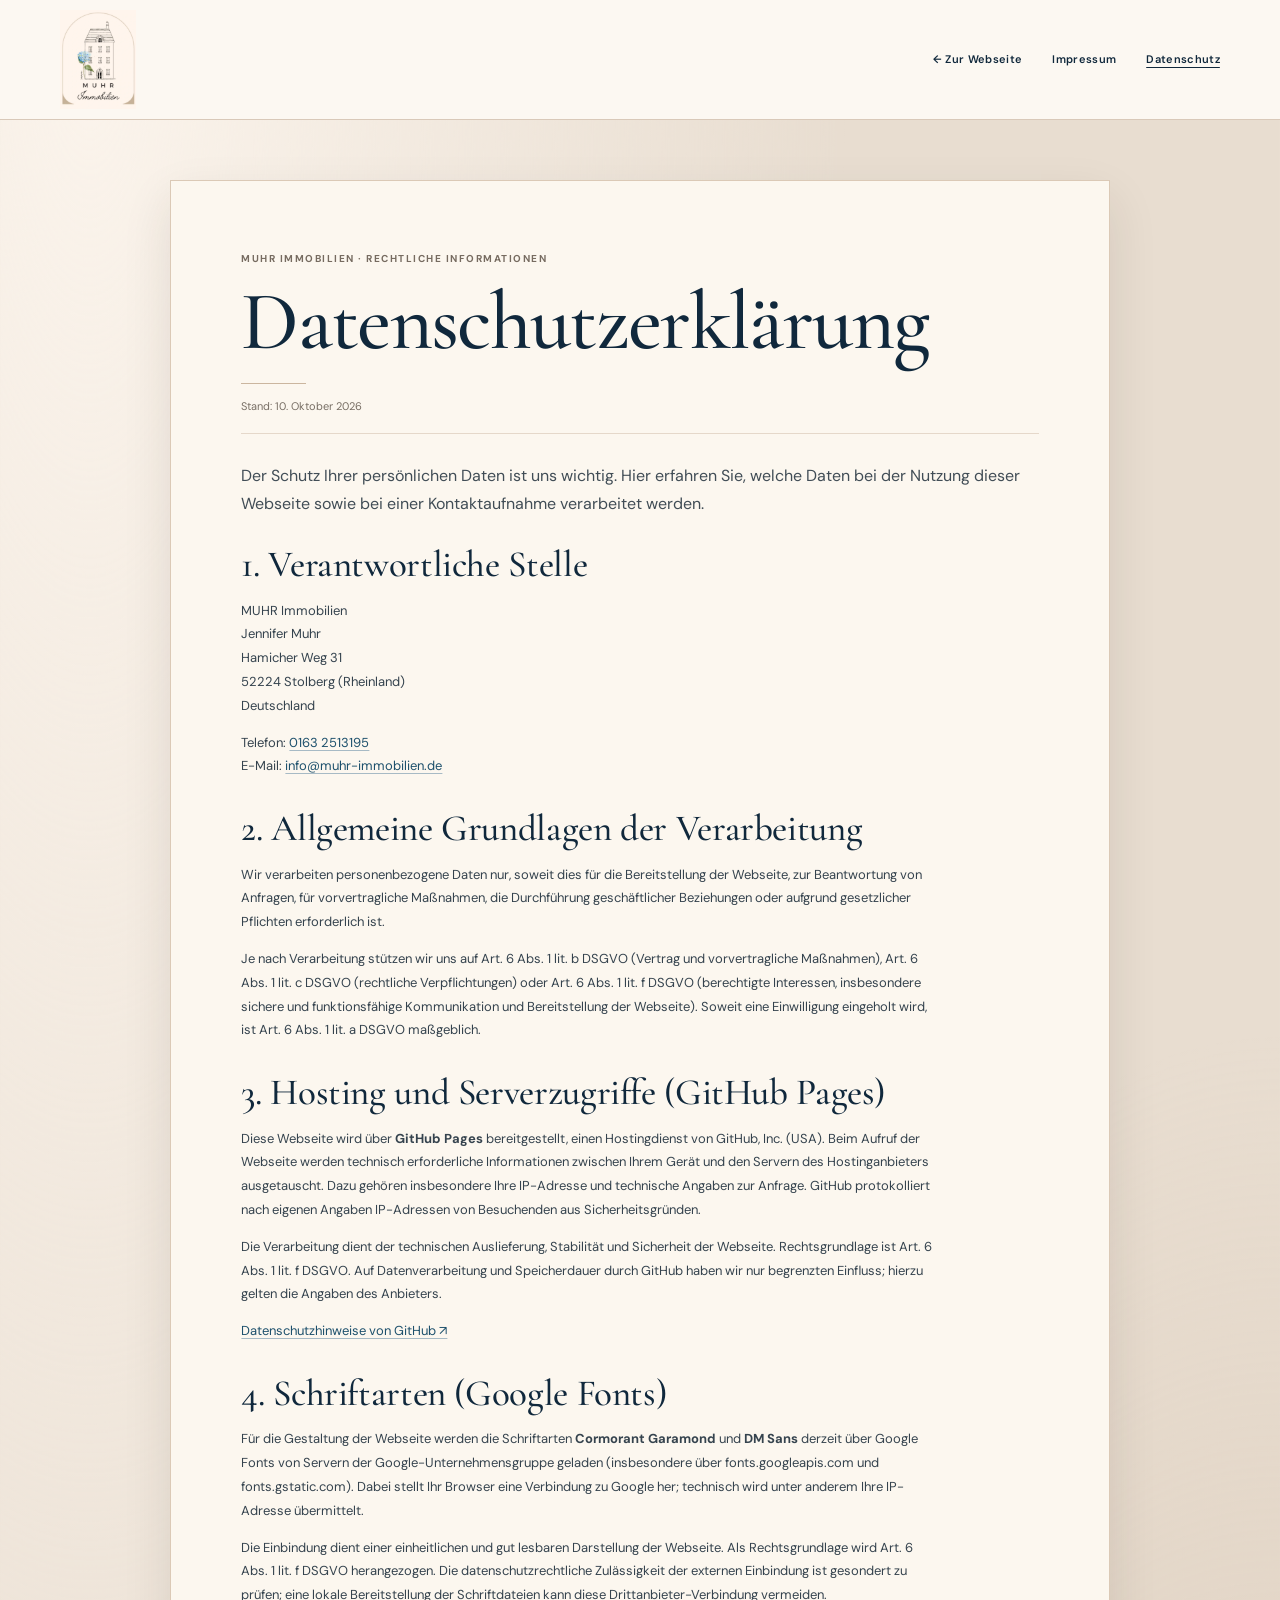
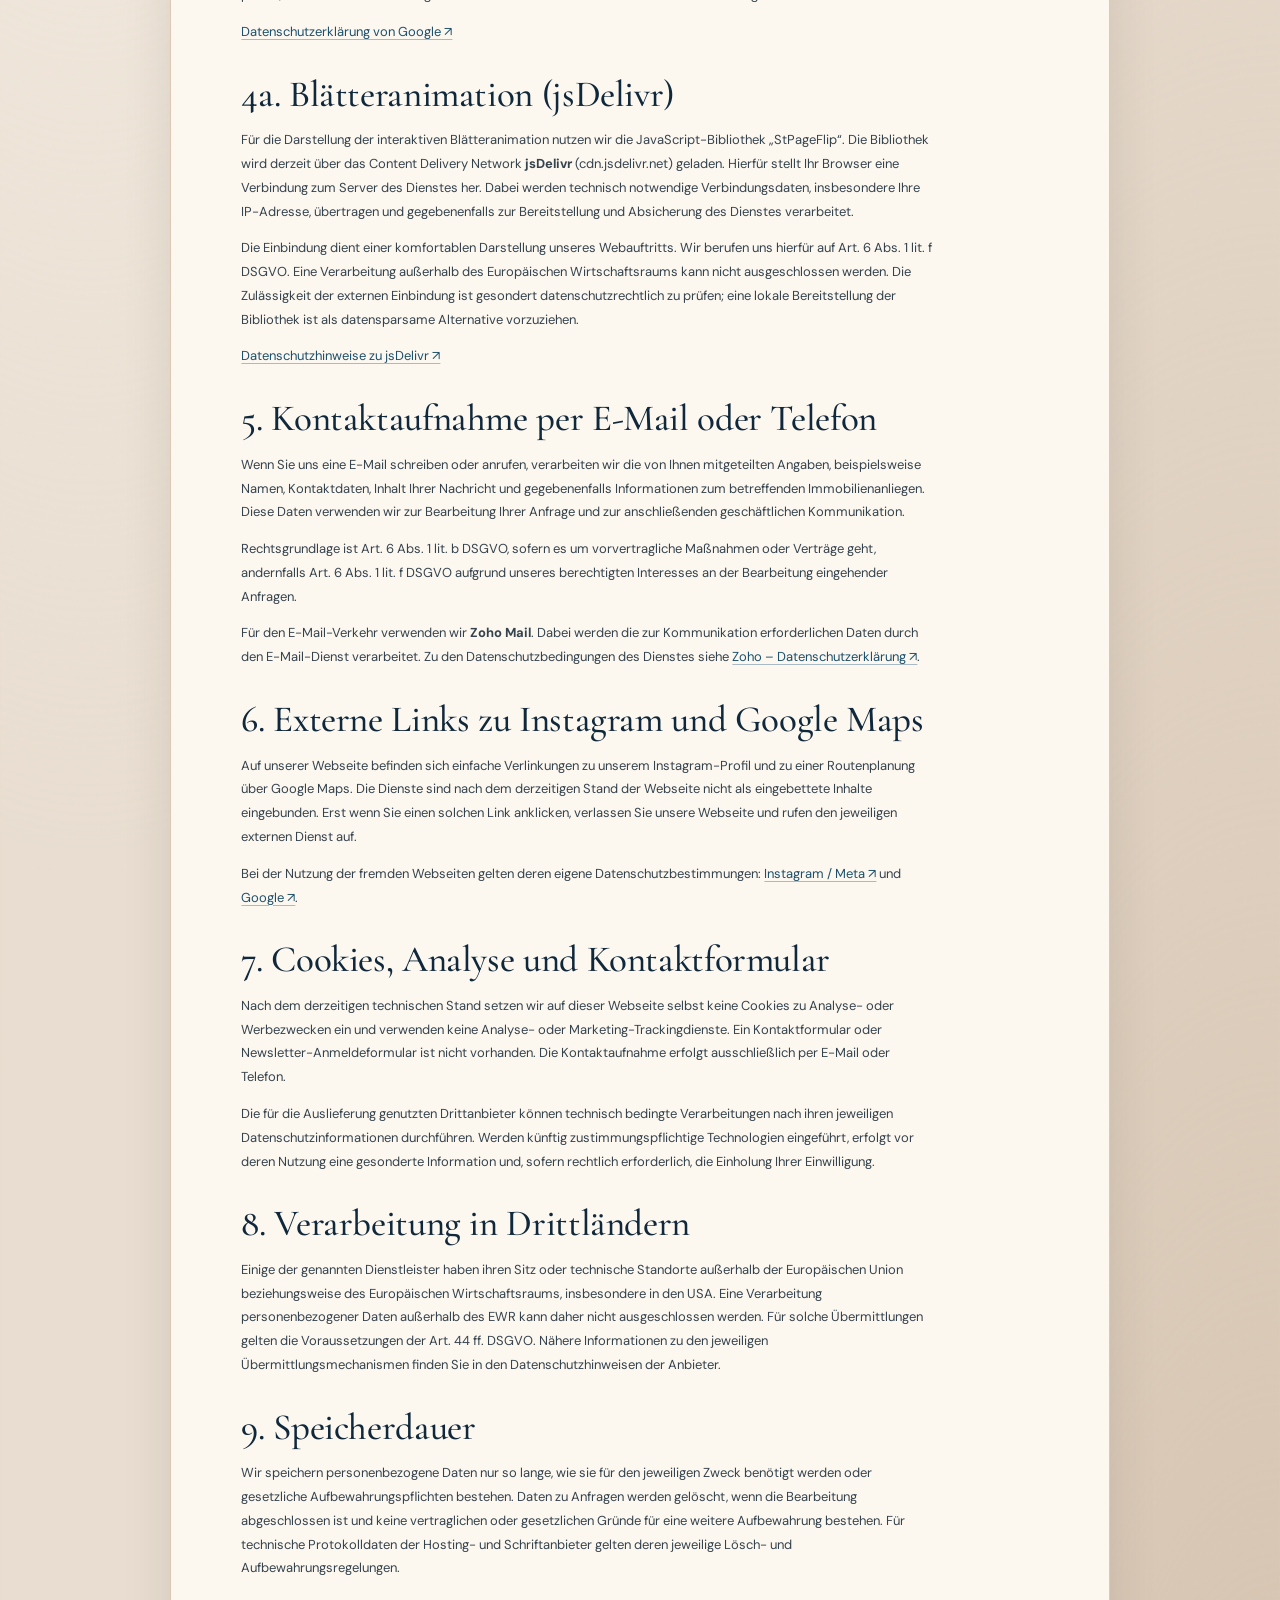
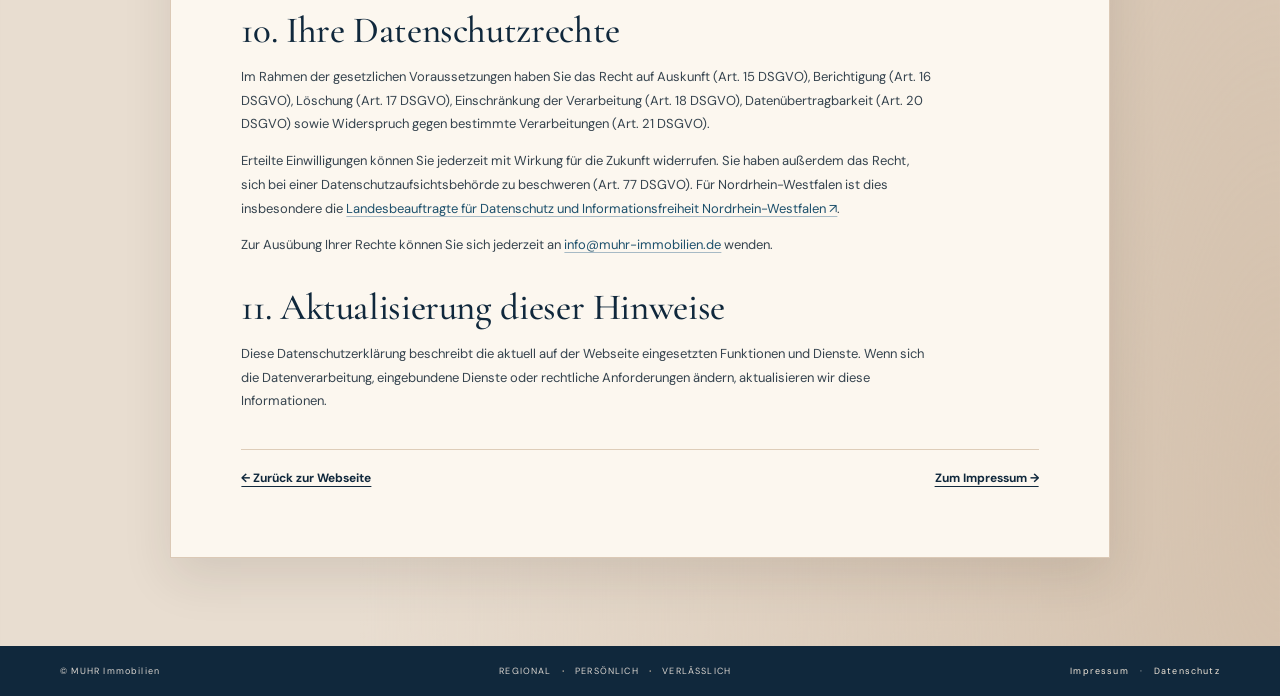
==== commit e578c137: "Disclose external jsDelivr loading for MIT page-turn animation in privacy policy" ====
--- a/datenschutz.html
+++ b/datenschutz.html
@@ -50,6 +50,12 @@
   <p>Die Einbindung dient einer einheitlichen und gut lesbaren Darstellung der Webseite. Als Rechtsgrundlage wird Art. 6 Abs. 1 lit. f DSGVO herangezogen. Die datenschutzrechtliche Zulässigkeit der externen Einbindung ist gesondert zu prüfen; eine lokale Bereitstellung der Schriftdateien kann diese Drittanbieter-Verbindung vermeiden.</p>
   <p><a href="https://policies.google.com/privacy?hl=de" target="_blank" rel="noopener noreferrer">Datenschutzerklärung von Google ↗</a></p>
 </section>
+<section class="legal-section" aria-labelledby="ds-flipbook">
+  <h2 id="ds-flipbook">4a. Blätteranimation (jsDelivr)</h2>
+  <p>Für die Darstellung der interaktiven Blätteranimation nutzen wir die JavaScript-Bibliothek „StPageFlip“. Die Bibliothek wird derzeit über das Content Delivery Network <strong>jsDelivr</strong> (cdn.jsdelivr.net) geladen. Hierfür stellt Ihr Browser eine Verbindung zum Server des Dienstes her. Dabei werden technisch notwendige Verbindungsdaten, insbesondere Ihre IP-Adresse, übertragen und gegebenenfalls zur Bereitstellung und Absicherung des Dienstes verarbeitet.</p>
+  <p>Die Einbindung dient einer komfortablen Darstellung unseres Webauftritts. Wir berufen uns hierfür auf Art. 6 Abs. 1 lit. f DSGVO. Eine Verarbeitung außerhalb des Europäischen Wirtschaftsraums kann nicht ausgeschlossen werden. Die Zulässigkeit der externen Einbindung ist gesondert datenschutzrechtlich zu prüfen; eine lokale Bereitstellung der Bibliothek ist als datensparsame Alternative vorzuziehen.</p>
+  <p><a href="https://www.jsdelivr.com/terms/privacy-policy-jsdelivr-net" target="_blank" rel="noopener noreferrer">Datenschutzhinweise zu jsDelivr ↗</a></p>
+</section>
 <section class="legal-section" aria-labelledby="ds-kontakt">
   <h2 id="ds-kontakt">5. Kontaktaufnahme per E-Mail oder Telefon</h2>
   <p>Wenn Sie uns eine E-Mail schreiben oder anrufen, verarbeiten wir die von Ihnen mitgeteilten Angaben, beispielsweise Namen, Kontaktdaten, Inhalt Ihrer Nachricht und gegebenenfalls Informationen zum betreffenden Immobilienanliegen. Diese Daten verwenden wir zur Bearbeitung Ihrer Anfrage und zur anschließenden geschäftlichen Kommunikation.</p>
--- a/styles.css
+++ b/styles.css
@@ -425,3 +425,618 @@
   .single-about-picture { flex-basis: 27%; height: 27%; }
   .single-contact-picture { flex-basis: 22%; height: 22%; }
 }
+
+
+/* V14: Rechtliche Seiten und Footer-Verlinkungen */
+.footer-legal{display:flex;align-items:center;justify-content:center;gap:11px;white-space:nowrap}
+.footer-legal a{color:#f4e9db;text-decoration:none;text-underline-offset:4px}
+.footer-legal a:hover,.footer-legal a:focus-visible{text-decoration:underline}
+.legal-page{color:var(--ink)}
+.legal-site-header{min-height:95px;justify-content:space-between}
+.legal-topnav{display:flex;flex-wrap:wrap;align-items:center;justify-content:flex-end;gap:clamp(12px,2.6vw,30px)}
+.legal-topnav a{color:var(--navy);font-size:11px;letter-spacing:.03em;font-weight:600;line-height:1.5;text-decoration:none}
+.legal-topnav a:hover,.legal-topnav a:focus-visible,.legal-topnav a[aria-current="page"]{text-decoration:underline;text-underline-offset:4px}
+.legal-main{width:min(940px,calc(100% - 34px));margin:0 auto;flex:1;padding:clamp(28px,5vw,60px) 0 clamp(42px,6vw,80px)}
+.legal-sheet{padding:clamp(27px,5.5vw,75px);border:1px solid #dbc9b6;background:var(--paper);box-shadow:0 20px 46px rgba(46,33,23,.11)}
+.legal-intro{margin-bottom:28px;padding-bottom:10px;border-bottom:1px solid #e5d8ca}
+.legal-intro .eyebrow{margin:0 0 14px;color:#766b60}
+.legal-intro h1{font:500 clamp(49px,7vw,83px)/1.02 var(--serif);letter-spacing:-.02em;color:var(--navy);margin:0 0 18px;overflow-wrap:anywhere}
+.legal-intro .rule{margin:0 0 15px}
+.legal-stand{color:#786f65;font-size:11px;margin:0 0 10px}
+.legal-lead{font-size:clamp(13px,1.5vw,16px);line-height:1.75;max-width:72ch;margin:0 0 26px;color:#414d56}
+.legal-section{margin:0 0 30px}
+.legal-section h2{font:500 clamp(27px,3.2vw,37px)/1.15 var(--serif);letter-spacing:-.01em;color:var(--navy);margin:0 0 12px}
+.legal-section p{font-size:13px;line-height:1.83;margin:0 0 13px;max-width:77ch;color:#35434e;overflow-wrap:anywhere}
+.legal-section strong{font-weight:700}
+.legal-section a{color:#1d506c;text-decoration:underline;text-decoration-color:#a7bac5;text-underline-offset:3px;overflow-wrap:anywhere}
+.legal-section a:hover,.legal-section a:focus-visible{color:#0c304d;text-decoration-color:currentColor}
+.legal-end{display:flex;gap:15px;justify-content:space-between;flex-wrap:wrap;margin-top:36px;border-top:1px solid #decdb9;padding-top:20px}
+.legal-end a{font-size:12px;font-weight:700;color:var(--navy);text-decoration:underline;text-underline-offset:4px}
+@media(max-width:650px){
+  .legal-site-header{flex-direction:column;align-items:center;gap:10px;padding:10px 15px 15px}
+  .legal-topnav{justify-content:center;gap:9px 18px}
+  .legal-topnav a{font-size:10px}
+  .legal-main{width:calc(100% - 20px);padding:17px 0 42px}
+  .legal-sheet{padding:24px 20px}
+  .legal-intro{margin-bottom:20px}
+  .legal-section{margin-bottom:26px}
+  .legal-section p{font-size:12px;line-height:1.75}
+  .legal-end{gap:12px}
+  .footer-legal{flex-wrap:wrap}
+}
+
+
+/* V15: Geplante Immobilienvermittlung transparent kennzeichnen. */
+.nav-coming-soon {
+ display: inline-block;
+ font-size: .82em;
+ font-weight: 600;
+ letter-spacing: .01em;
+ color: #9a6c43;
+ white-space: nowrap;
+}
+.coming-soon-inline {
+ display: block;
+ margin-top: 3px;
+ font: 600 12px/1.3 var(--sans);
+ letter-spacing: .01em;
+ color: #9a6c43;
+ overflow-wrap: normal;
+}
+.offer-unavailable {
+ display: inline-block;
+ font: 600 12px/1.4 var(--sans);
+ color: var(--navy);
+ max-width: 275px;
+}
+@media(max-width:650px) {
+ .coming-soon-inline { font-size: 10px; line-height: 1.1; margin-top: 2px; }
+ .service-tile:has(.coming-soon-inline) h3 { font-size: 20px; line-height: 1.1; }
+ .service-tile:has(.coming-soon-inline) p { font-size: 9.5px; }
+ .offer-unavailable { font-size: 10px; }
+}
+@media(max-width:390px){
+ .nav-coming-soon { font-size: .78em; }
+ .service-tile:has(.coming-soon-inline) h3 { font-size: 19px; }
+}
+
+
+/* V16: Neues Editorial-Layout für die Buchseite Über mich */
+.about-redesign {
+  grid-template-columns: 46% 54%;
+  background: var(--paper);
+}
+.about-redesign .about-portrait {
+  position: relative;
+  isolation: isolate;
+  background: #e7d8c7;
+}
+.about-redesign .about-portrait::before {
+  content: "";
+  position: absolute;
+  inset: -24px;
+  background: url("assets/Foto.jpeg") center / cover no-repeat;
+  filter: blur(22px);
+  opacity: .32;
+  z-index: 0;
+  pointer-events: none;
+}
+.about-redesign .about-portrait img {
+  position: relative;
+  z-index: 1;
+  width: 100%;
+  height: 100%;
+  object-fit: contain;
+  object-position: center;
+}
+.about-photo-caption {
+  position: absolute;
+  z-index: 2;
+  inset: auto 0 0;
+  display: flex;
+  align-items: center;
+  gap: 12px;
+  padding: 45px 30px 27px;
+  background: linear-gradient(to top, rgba(16,40,60,.8), rgba(16,40,60,0));
+  color: #fffaf4;
+  font-size: 10px;
+  font-weight: 700;
+  letter-spacing: .15em;
+  line-height: 1.45;
+}
+.about-photo-caption .about-caption-rule {
+  flex: 0 0 26px;
+  height: 1px;
+  background: #e3ccb4;
+}
+.about-photo-caption small {
+  display: block;
+  padding-top: 4px;
+  font: italic 24px/1.1 var(--serif);
+  letter-spacing: 0;
+}
+.about-redesign .about-story {
+  min-width: 0;
+  justify-content: center;
+  padding: clamp(26px, 4.2vw, 59px);
+}
+.about-redesign .about-story .chapter-heading {
+  font-size: clamp(51px, 5.4vw, 74px);
+  line-height: .97;
+  letter-spacing: -.034em;
+  margin: 12px 0 10px;
+  overflow-wrap: normal;
+}
+.about-redesign .about-story .chapter-heading em {
+  font-weight: 500;
+  font-style: italic;
+}
+.about-redesign .about-story .about-subline {
+  font: italic 500 clamp(26px, 3.15vw, 40px)/1.06 var(--serif);
+  letter-spacing: -.02em;
+  color: #9d7b5d;
+  margin: 0;
+}
+.about-redesign .about-story .rule {
+  margin: 17px 0 17px;
+}
+.about-redesign .about-story .copy {
+  font-size: 13px;
+  line-height: 1.62;
+  margin: 0 0 11px;
+  max-width: 49ch;
+}
+.about-values {
+  display: flex;
+  flex-wrap: wrap;
+  gap: 8px;
+  align-items: center;
+  margin: 7px 0 0;
+}
+.about-values span {
+  display: inline-block;
+  padding: 6px 9px;
+  border: 1px solid #d9c8b5;
+  color: #6c6259;
+  background: rgba(238,226,213,.36);
+  font: 600 9px/1.2 var(--sans);
+  letter-spacing: .08em;
+  text-transform: uppercase;
+}
+.about-redesign .about-story .btn {
+  margin-top: 19px;
+}
+@media(max-width:850px) and (min-width:651px) {
+  .about-redesign {grid-template-columns:43% 57%}
+  .about-redesign .about-story {padding:25px}
+  .about-redesign .about-story .chapter-heading {font-size:clamp(48px,6.2vw,59px)}
+  .about-redesign .about-story .about-subline {font-size:30px}
+  .about-redesign .about-story .copy {font-size:11.5px}
+}
+@media(max-width:650px) {
+  .about-redesign {
+    display: flex;
+    flex-direction: column;
+    height: 100%;
+  }
+  .about-redesign .about-portrait {
+    flex: 0 0 35%;
+    height: 35%;
+    min-height: 0;
+    background: #e7d8c7;
+  }
+  .about-redesign .about-portrait img {object-fit: contain;object-position:center}
+  .about-redesign .about-photo-caption {display:none}
+  .about-redesign .about-story {
+    flex: 1 1 0;
+    min-height: 0;
+    padding: 15px 25px 14px;
+    justify-content: center;
+  }
+  .about-redesign .about-story .eyebrow {font-size:9px}
+  .about-redesign .about-story .chapter-heading {
+    font-size: clamp(41px, 10vw, 52px);
+    line-height: .95;
+    margin: 7px 0 5px;
+  }
+  .about-redesign .about-story .about-subline {
+    font-size: clamp(27px, 6.5vw, 35px);
+    line-height: 1.04;
+  }
+  .about-redesign .about-story .rule {margin: 9px 0 10px}
+  .about-redesign .about-story .copy {
+    font-size: 11px;
+    line-height: 1.44;
+    margin: 0 0 8px;
+    max-width: none;
+  }
+  .about-values {gap:6px;margin:3px 0 0}
+  .about-values span {font-size:8px;padding:5px 7px;letter-spacing:.045em}
+  .about-redesign .about-story .btn {
+    margin-top: 10px;
+    min-height: 40px;
+    padding: 10px 13px;
+    font-size: 10px;
+  }
+}
+@media(max-width:390px) {
+  .about-redesign .about-portrait {flex-basis:32%;height:32%}
+  .about-redesign .about-story {padding:12px 19px}
+  .about-redesign .about-story .chapter-heading {font-size:40px;margin:5px 0 4px}
+  .about-redesign .about-story .about-subline {font-size:27px}
+  .about-redesign .about-story .rule {margin:7px 0 8px}
+  .about-redesign .about-story .copy {font-size:10.7px;line-height:1.4;margin-bottom:7px}
+  .about-redesign .about-story .btn {margin-top:8px}
+}
+@media(max-width:340px) {
+  .about-redesign .about-story {padding:10px 16px}
+  .about-redesign .about-story .chapter-heading {font-size:38px}
+  .about-redesign .about-story .about-subline {font-size:25px}
+  .about-redesign .about-story .copy {font-size:10.3px;line-height:1.38}
+  .about-values span {font-size:7.6px;padding:4px 6px}
+}
+
+
+/* V16a: Caption-Kinder von alter Bildzitat-Regel ausnehmen */
+.about-redesign .about-photo-caption > span {
+  position: static;
+  inset: auto;
+  text-shadow: none;
+  color: inherit;
+  font: 700 10px/1.45 var(--sans);
+  font-style: normal;
+  letter-spacing: .15em;
+}
+.about-redesign .about-photo-caption > .about-caption-rule {
+  flex: 0 0 26px;
+  height: 1px;
+  background: #e3ccb4;
+}
+
+
+/* V17: Bilddarstellung Über mich wie vor dem Neuaufbau */
+.about-redesign { grid-template-columns:43% 57%; }
+.about-redesign .about-portrait {
+  isolation:auto;
+  background:#e9ddd0;
+}
+.about-redesign .about-portrait::before {
+  content:none;
+  display:none;
+}
+.about-redesign .about-portrait img {
+  position:static;
+  z-index:auto;
+  width:100%;
+  height:100%;
+  object-fit:cover;
+  object-position:32% center;
+}
+/* Der ursprüngliche Bildschriftzug statt der neu eingefügten Bildunterschrift. */
+.about-redesign .about-portrait > span {
+  position:absolute;
+  left:33px;
+  right:15px;
+  bottom:32px;
+  z-index:2;
+  font:italic 500 47px/1.08 var(--serif);
+  letter-spacing:-.016em;
+  color:#fff;
+  text-shadow:0 2px 10px #342d25;
+}
+@media(max-width:650px){
+  .about-redesign .about-portrait {
+    flex:0 0 29%;
+    height:29%;
+  }
+  .about-redesign .about-portrait img {
+    object-fit:contain;
+    object-position:center;
+  }
+  .about-redesign .about-portrait > span {
+    left:23px;
+    bottom:18px;
+    font-size:clamp(28px,7.3vw,39px);
+  }
+}
+@media(max-width:360px){
+  .about-redesign .about-portrait { flex-basis:27%;height:27%; }
+}
+
+
+/* V18: Mehrseitiger Lebenslauf mit unverändertem Porträt */
+.about-story-bio .chapter-heading {
+  font-size: clamp(48px, 5.2vw, 70px);
+}
+.about-story-bio .copy {
+  max-width: 51ch;
+  font-size: 12.8px;
+  line-height: 1.63;
+  margin-bottom: 14px;
+}
+.about-story-bio .btn {
+  margin-top: 12px;
+}
+.about-career {
+  display:flex;
+  flex-direction:column;
+  justify-content:center;
+  height:100%;
+  min-width:0;
+  padding:clamp(28px, 4.2vw, 58px) clamp(32px, 6vw, 84px);
+  color:var(--ink);
+}
+.about-career-heading .chapter-heading {
+  margin:9px 0 0;
+  font-size:clamp(52px, 5vw, 69px);
+  line-height:.96;
+}
+.about-career-heading .chapter-heading em {
+  font-weight:500;
+}
+.about-career-heading .rule {
+  margin:13px 0 20px;
+}
+.career-entries {
+  display:grid;
+  grid-template-columns: 1fr 1fr;
+  gap:clamp(18px, 3.3vw, 45px);
+}
+.career-entry {
+  min-width:0;
+  border-top:1px solid #d7c4ad;
+  padding-top:14px;
+}
+.career-year {
+  display:block;
+  font:700 10px/1.45 var(--sans);
+  letter-spacing:.17em;
+  color:#9d7355;
+  text-transform:uppercase;
+  margin-bottom:7px;
+}
+.career-entry p,.career-focus p {
+  font-size:13px;
+  line-height:1.63;
+  margin:0;
+  color:#48505a;
+}
+.career-focus {
+  margin-top:23px;
+  padding:19px 24px 20px;
+  background:rgba(226,210,192,.24);
+  border-left:2px solid #c7a78a;
+}
+.career-focus h3 {
+  color:var(--navy);
+  font:500 clamp(25px,3.3vw,34px)/1.1 var(--serif);
+  margin:0 0 8px;
+}
+.career-foot {
+  display:flex;
+  align-items:center;
+  justify-content:space-between;
+  gap:20px;
+  margin-top:21px;
+}
+.career-caveat {
+  font:11px/1.5 var(--sans);
+  color:#665d55;
+  max-width:46ch;
+  margin:0;
+}
+.career-caveat strong {
+  color:#997048;
+}
+.career-foot .btn {
+  flex:0 0 auto;
+}
+@media(max-width:850px) {
+  .about-career {
+    padding:30px 36px;
+  }
+  .about-career-heading .chapter-heading {
+    font-size:58px;
+  }
+  .career-entry p,.career-focus p {
+    font-size:12px;
+  }
+}
+@media(max-width:650px) {
+  .about-biography .about-story-bio {
+    justify-content:center;
+    padding:12px 23px 12px;
+  }
+  .about-biography .about-story-bio .eyebrow {
+    font-size:8px;
+  }
+  .about-biography .about-story-bio .chapter-heading {
+    font-size:clamp(40px,9.7vw,51px);
+    margin:7px 0 5px;
+    line-height:.96;
+  }
+  .about-biography .about-story-bio .rule {
+    margin:8px 0 11px;
+  }
+  .about-biography .about-story-bio .copy {
+    font-size:11px;
+    line-height:1.45;
+    margin:0 0 9px;
+    max-width:none;
+  }
+  .about-biography .about-story-bio .btn {
+    margin-top:6px;
+    min-height:39px;
+    font-size:10px;
+    padding:10px 13px;
+  }
+  .about-career {
+    padding:23px 24px;
+  }
+  .about-career-heading .eyebrow {
+    font-size:8.5px;
+  }
+  .about-career-heading .chapter-heading {
+    font-size:clamp(40px,9vw,50px);
+    margin-top:6px;
+  }
+  .about-career-heading .rule {
+    margin:10px 0 15px;
+  }
+  .career-entries {
+    grid-template-columns:1fr;
+    gap:12px;
+  }
+  .career-entry {
+    padding-top:8px;
+  }
+  .career-year {
+    font-size:9px;
+    margin-bottom:3px;
+  }
+  .career-entry p,.career-focus p {
+    font-size:11px;
+    line-height:1.44;
+  }
+  .career-focus {
+    margin-top:13px;
+    padding:12px 14px;
+  }
+  .career-focus h3 {
+    font-size:27px;
+    margin-bottom:5px;
+  }
+  .career-foot {
+    flex-direction:column;
+    align-items:flex-start;
+    gap:8px;
+    margin-top:12px;
+  }
+  .career-caveat {
+    font-size:9.5px;
+    line-height:1.35;
+  }
+  .career-foot .btn {
+    padding:10px 13px;
+    min-height:40px;
+    font-size:10px;
+  }
+}
+@media(max-width:390px) {
+  .about-biography .about-story-bio {
+    padding:10px 18px;
+  }
+  .about-biography .about-story-bio .chapter-heading {
+    font-size:39px;
+  }
+  .about-biography .about-story-bio .rule {
+    margin:6px 0 8px;
+  }
+  .about-biography .about-story-bio .copy {
+    font-size:10.5px;
+    line-height:1.4;
+    margin-bottom:7px;
+  }
+  .about-career {
+    padding:15px 18px;
+  }
+  .about-career-heading .chapter-heading {
+    font-size:38px;
+  }
+  .about-career-heading .rule {
+    margin:7px 0 10px;
+  }
+  .career-entries { gap:9px; }
+  .career-entry { padding-top:6px; }
+  .career-entry p,.career-focus p {
+    font-size:10.7px;
+    line-height:1.4;
+  }
+  .career-focus {
+    margin-top:9px;
+    padding:10px 12px;
+  }
+  .career-focus h3 {
+    font-size:25px;
+  }
+  .career-foot { margin-top:8px; gap:6px; }
+  .career-caveat { font-size:9px; }
+}
+@media(max-width:340px) {
+  .about-biography .about-story-bio .chapter-heading {font-size:37px}
+  .about-biography .about-story-bio .copy {font-size:10.3px;line-height:1.36}
+  .about-career { padding:12px 15px; }
+  .about-career-heading .chapter-heading {font-size:35px}
+  .career-entry p,.career-focus p {font-size:10.3px;line-height:1.35}
+  .career-focus h3 {font-size:23px}
+}
+
+
+/* V29: MIT PageFlip – weiche, echte Seitenkrümmung */
+/* PageFlip erzeugt eine echte gekrümmte Blattoberfläche über den bestehenden
+   Buchseiten. Die DOM-Inhalte selbst bleiben unverändert und barrierearm. */
+.real-pageflip {
+  position:absolute;
+  inset:0;
+  width:100%;
+  height:100%;
+  z-index:20;
+  visibility:hidden;
+  pointer-events:none;
+  touch-action:pan-y;
+}
+.book-frame.has-real-pageflip {
+  transform-style:flat;
+}
+.book-frame.has-real-pageflip .real-pageflip {
+  visibility:visible;
+  pointer-events:auto;
+}
+.book-frame.has-real-pageflip .paper-current {
+  visibility:hidden;
+}
+.book-frame.has-real-pageflip .turn-leaf,
+.book-frame.has-real-pageflip .page-reveal-shade,
+.book-frame.has-real-pageflip .page-cast-shadow {
+  display:none!important;
+}
+.book-frame.has-real-pageflip .spine-shadow {
+  z-index:3;
+  width:12px;
+  opacity:.30;
+}
+.book-frame.has-real-pageflip .page-corner {
+  z-index:70;
+}
+.real-pageflip-sheet {
+  width:100%;
+  height:100%;
+  min-width:0;
+  overflow:hidden;
+  background:var(--paper);
+  box-shadow:inset -1px 0 rgba(151,120,93,.15);
+  backface-visibility:hidden;
+}
+.real-pageflip-sheet .page {
+  width:100%;
+  height:100%;
+  min-width:0;
+  overflow:hidden;
+}
+.real-pageflip .stf__parent,
+.real-pageflip .stf__wrapper {
+  margin:0;
+  max-width:none;
+}
+@media(max-width:650px){
+  .book-frame.has-real-pageflip .spine-shadow {
+    width:7px;
+    opacity:.18;
+  }
+  .real-pageflip-sheet {
+    border-radius:1px 6px 6px 1px;
+  }
+}
+@media(prefers-reduced-motion:reduce){
+  .real-pageflip {scroll-behavior:auto}
+}
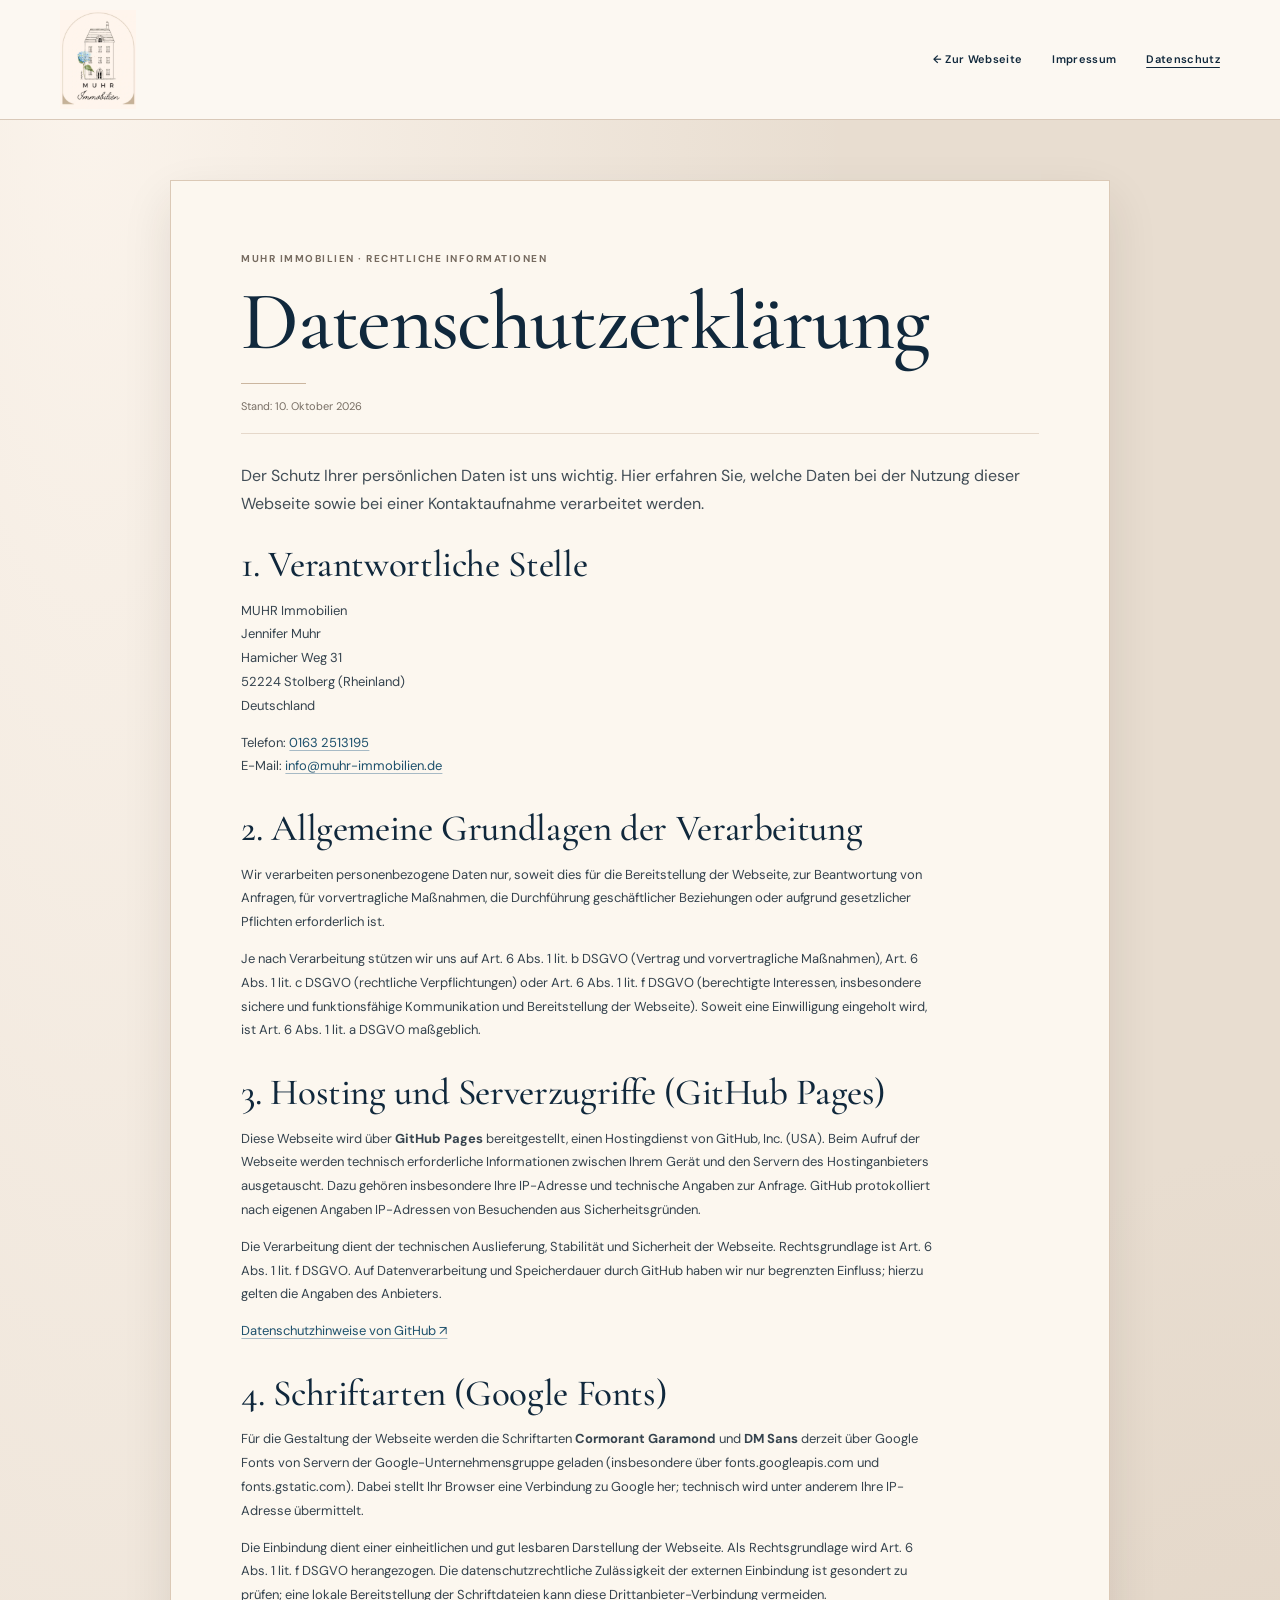
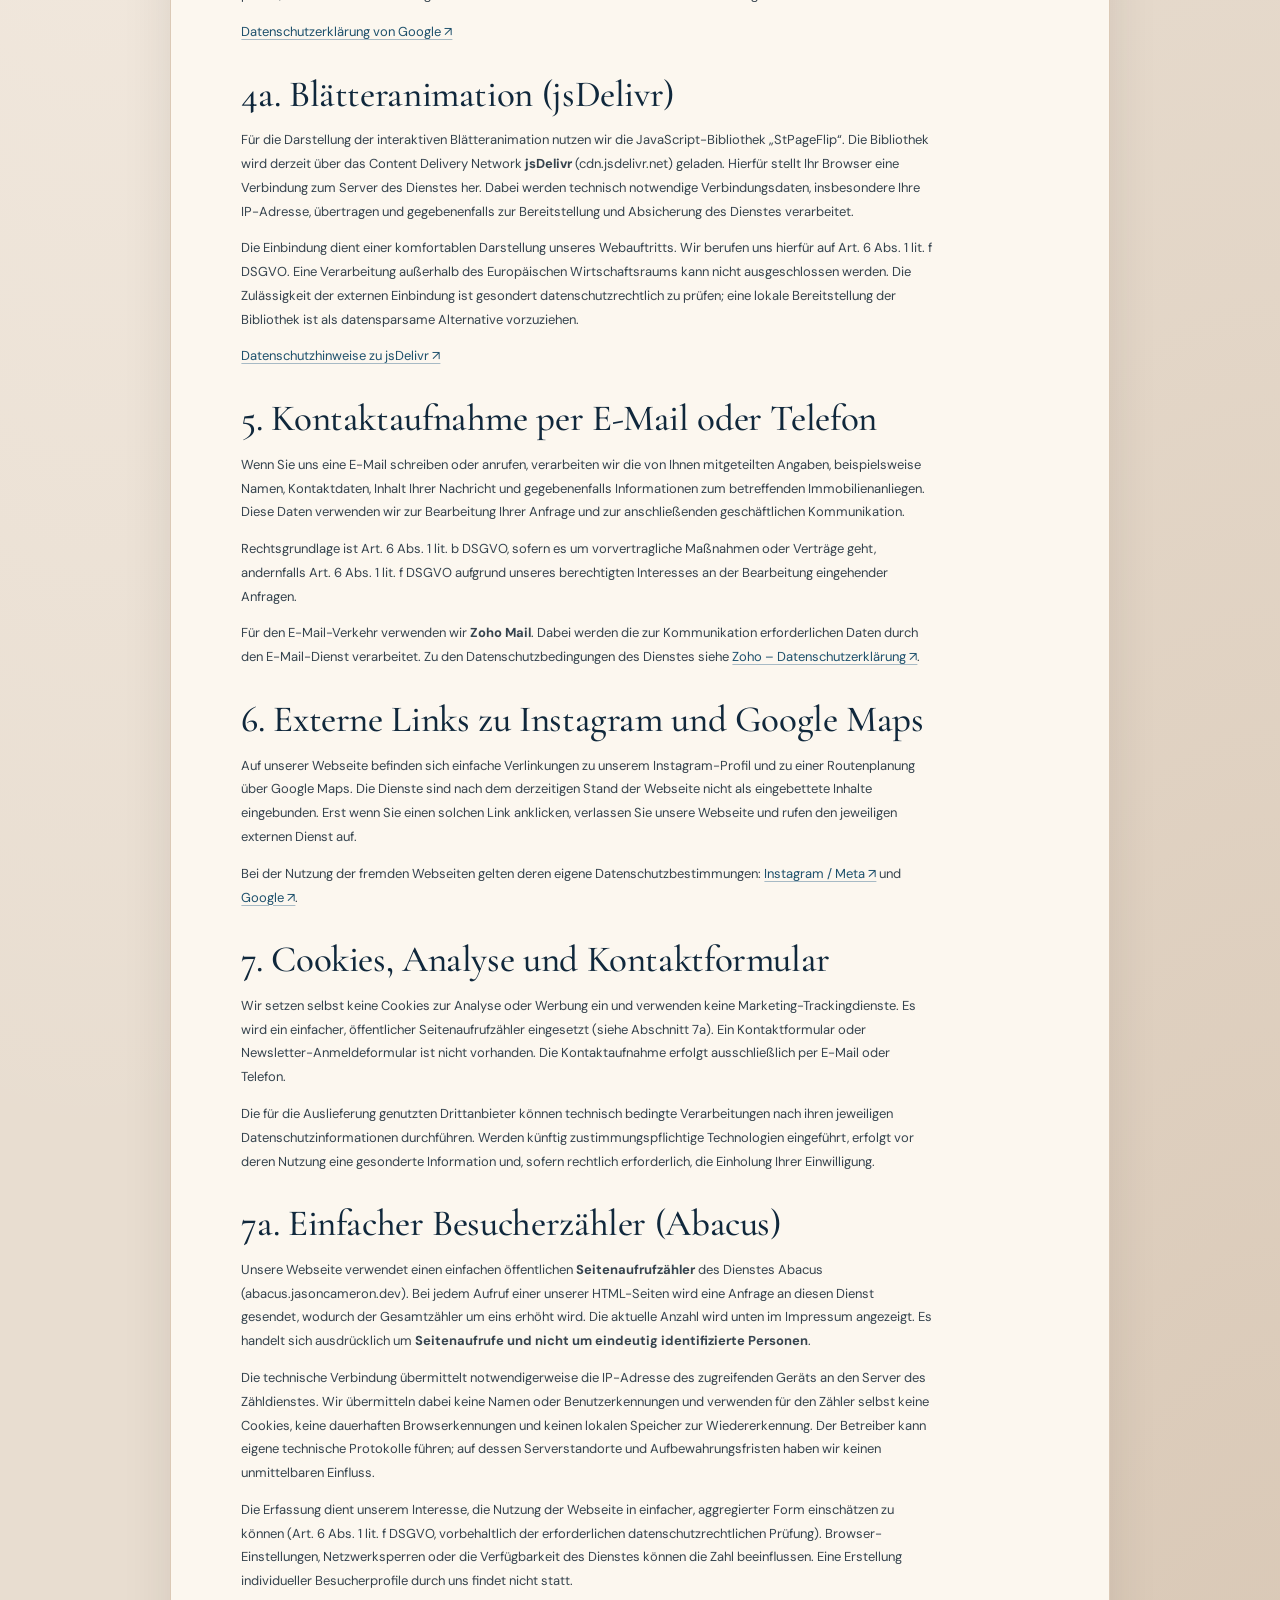
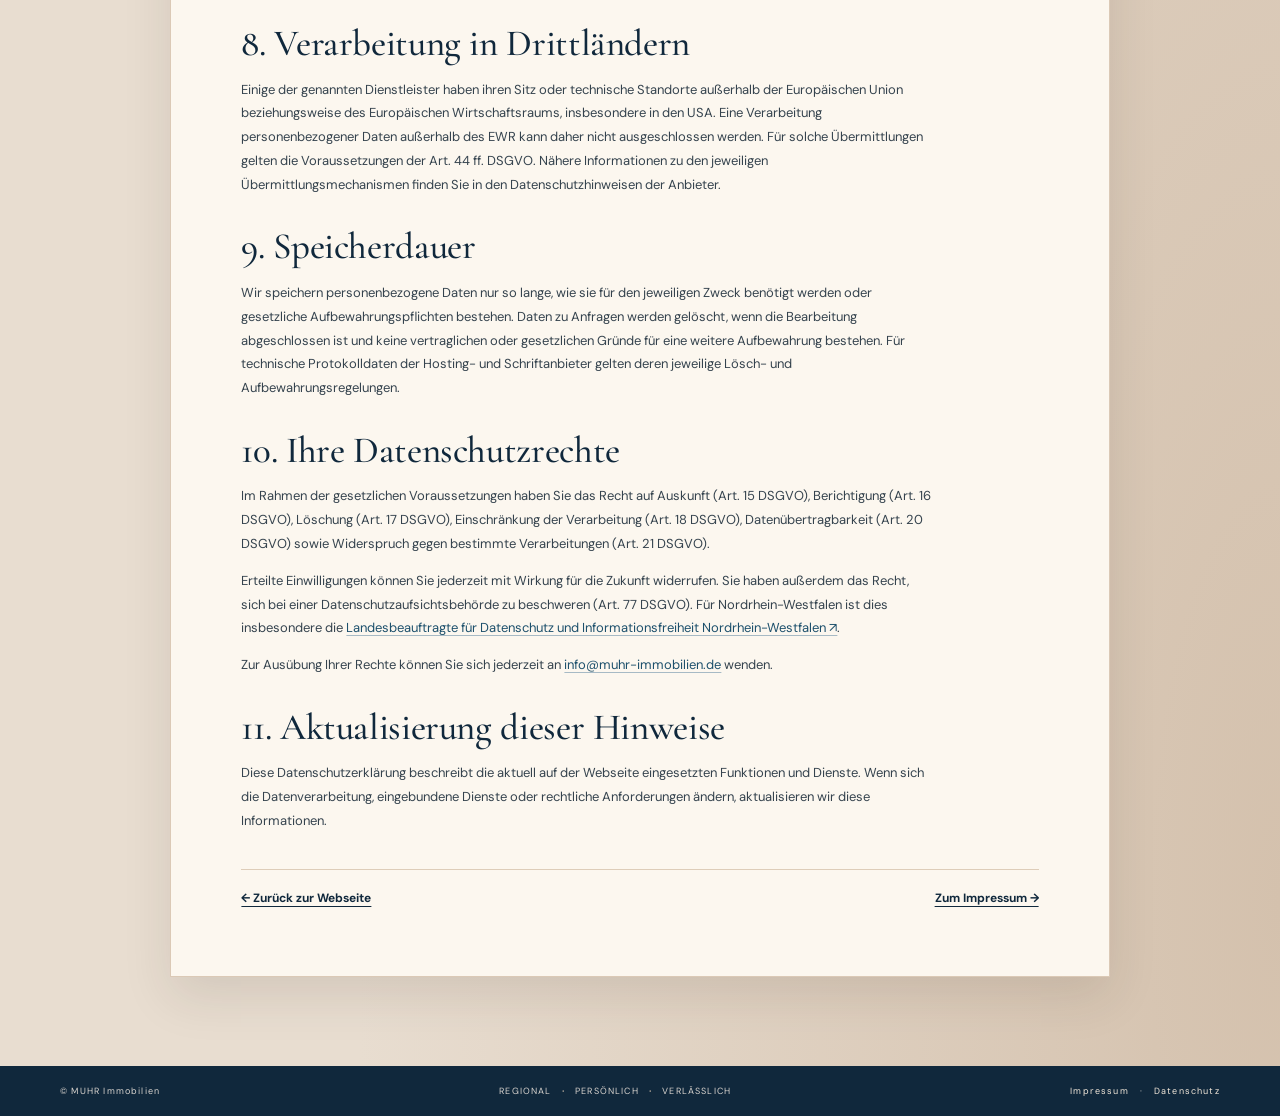
==== commit a9c1a611: "Disclose external anonymous page view counter and count legal page visits" ====
--- a/datenschutz.html
+++ b/datenschutz.html
@@ -69,8 +69,14 @@
 </section>
 <section class="legal-section" aria-labelledby="ds-cookies">
   <h2 id="ds-cookies">7. Cookies, Analyse und Kontaktformular</h2>
-  <p>Nach dem derzeitigen technischen Stand setzen wir auf dieser Webseite selbst keine Cookies zu Analyse- oder Werbezwecken ein und verwenden keine Analyse- oder Marketing-Trackingdienste. Ein Kontaktformular oder Newsletter-Anmeldeformular ist nicht vorhanden. Die Kontaktaufnahme erfolgt ausschließlich per E-Mail oder Telefon.</p>
+  <p>Wir setzen selbst keine Cookies zur Analyse oder Werbung ein und verwenden keine Marketing-Trackingdienste. Es wird ein einfacher, öffentlicher Seitenaufrufzähler eingesetzt (siehe Abschnitt 7a). Ein Kontaktformular oder Newsletter-Anmeldeformular ist nicht vorhanden. Die Kontaktaufnahme erfolgt ausschließlich per E-Mail oder Telefon.</p>
   <p>Die für die Auslieferung genutzten Drittanbieter können technisch bedingte Verarbeitungen nach ihren jeweiligen Datenschutzinformationen durchführen. Werden künftig zustimmungspflichtige Technologien eingeführt, erfolgt vor deren Nutzung eine gesonderte Information und, sofern rechtlich erforderlich, die Einholung Ihrer Einwilligung.</p>
+</section>
+<section class="legal-section" aria-labelledby="ds-besucherzaehler">
+  <h2 id="ds-besucherzaehler">7a. Einfacher Besucherzähler (Abacus)</h2>
+  <p>Unsere Webseite verwendet einen einfachen öffentlichen <strong>Seitenaufrufzähler</strong> des Dienstes Abacus (abacus.jasoncameron.dev). Bei jedem Aufruf einer unserer HTML-Seiten wird eine Anfrage an diesen Dienst gesendet, wodurch der Gesamtzähler um eins erhöht wird. Die aktuelle Anzahl wird unten im Impressum angezeigt. Es handelt sich ausdrücklich um <strong>Seitenaufrufe und nicht um eindeutig identifizierte Personen</strong>.</p>
+  <p>Die technische Verbindung übermittelt notwendigerweise die IP-Adresse des zugreifenden Geräts an den Server des Zähldienstes. Wir übermitteln dabei keine Namen oder Benutzerkennungen und verwenden für den Zähler selbst keine Cookies, keine dauerhaften Browserkennungen und keinen lokalen Speicher zur Wiedererkennung. Der Betreiber kann eigene technische Protokolle führen; auf dessen Serverstandorte und Aufbewahrungsfristen haben wir keinen unmittelbaren Einfluss.</p>
+  <p>Die Erfassung dient unserem Interesse, die Nutzung der Webseite in einfacher, aggregierter Form einschätzen zu können (Art. 6 Abs. 1 lit. f DSGVO, vorbehaltlich der erforderlichen datenschutzrechtlichen Prüfung). Browser-Einstellungen, Netzwerksperren oder die Verfügbarkeit des Dienstes können die Zahl beeinflussen. Eine Erstellung individueller Besucherprofile durch uns findet nicht statt.</p>
 </section>
 <section class="legal-section" aria-labelledby="ds-drittland">
   <h2 id="ds-drittland">8. Verarbeitung in Drittländern</h2>
@@ -95,5 +101,6 @@
   </main>
   <footer class="footer"><span>© MUHR Immobilien</span><span>REGIONAL <b>·</b> PERSÖNLICH <b>·</b> VERLÄSSLICH</span><span class="footer-legal"><a href="impressum.html">Impressum</a><span aria-hidden="true">·</span><a href="datenschutz.html">Datenschutz</a></span></footer>
  </div>
+ <script src="besucherzaehler.js?v=1" defer></script>
 </body>
 </html>
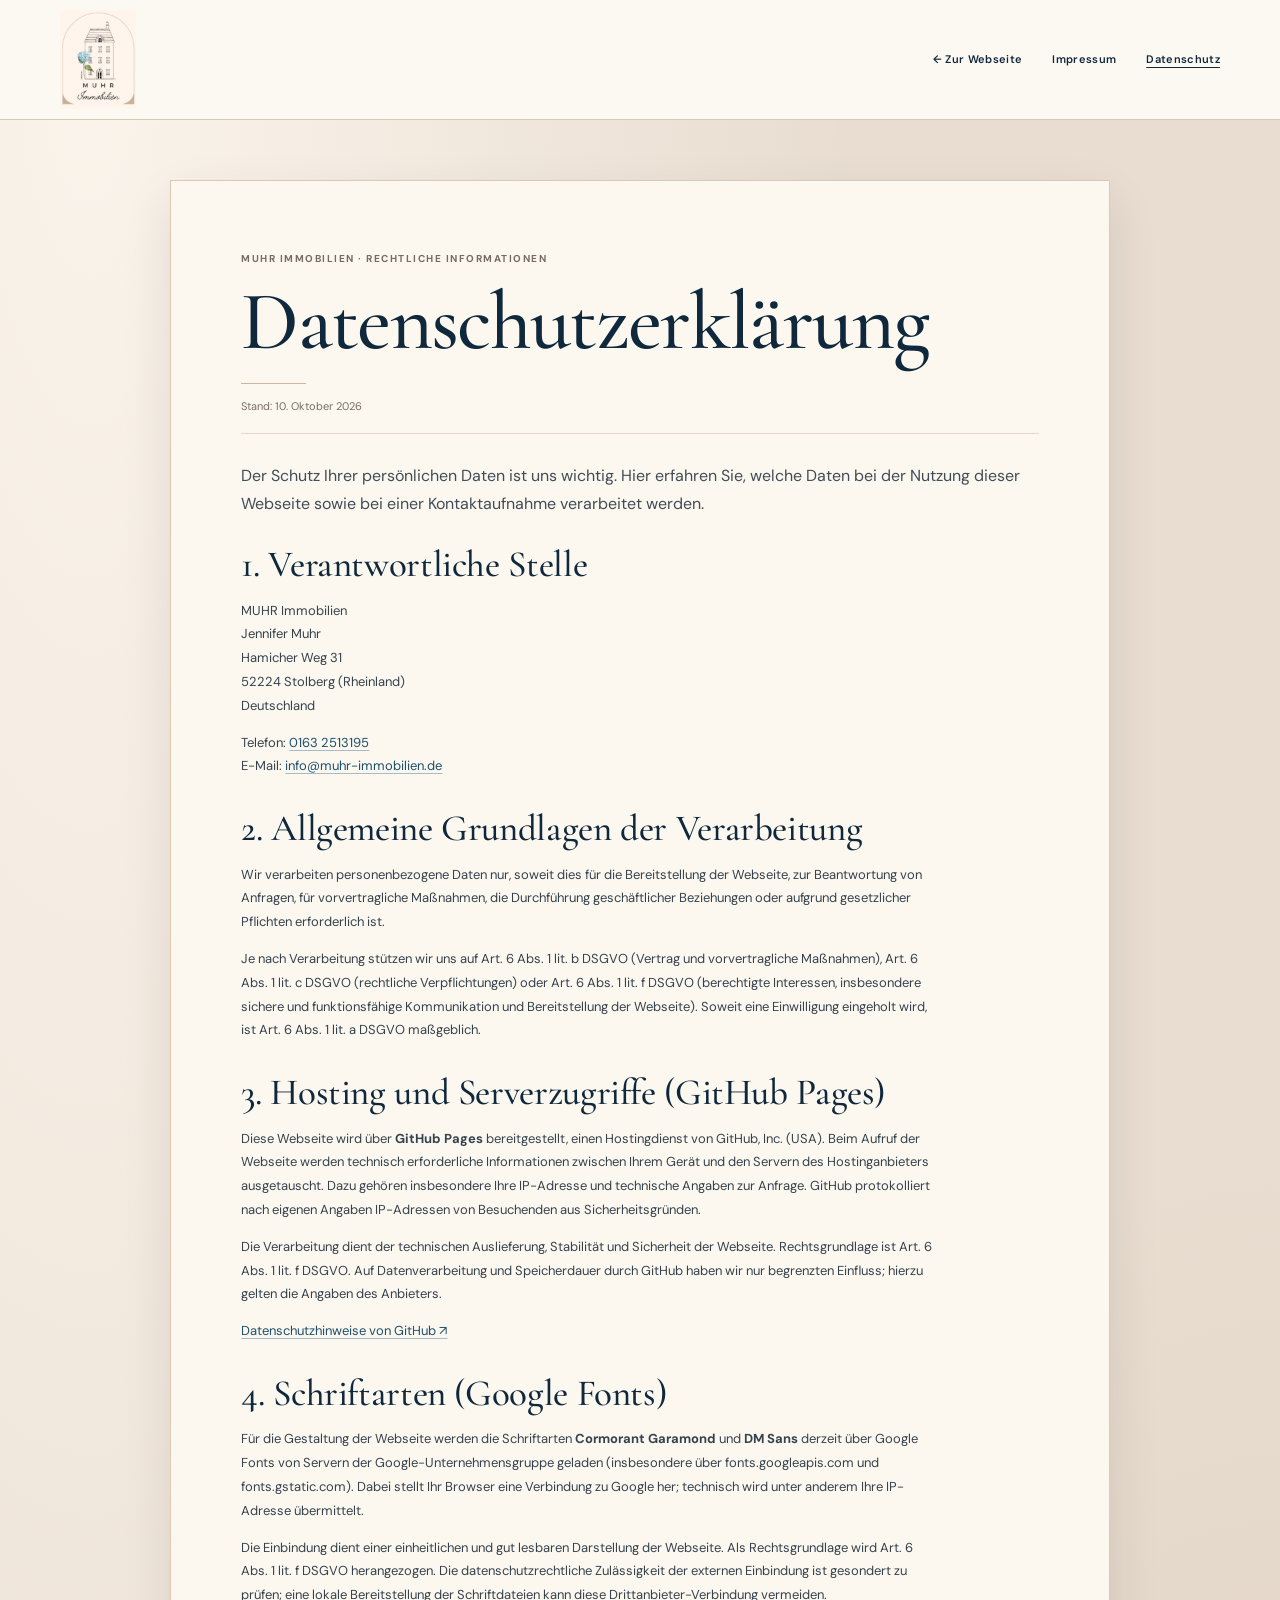
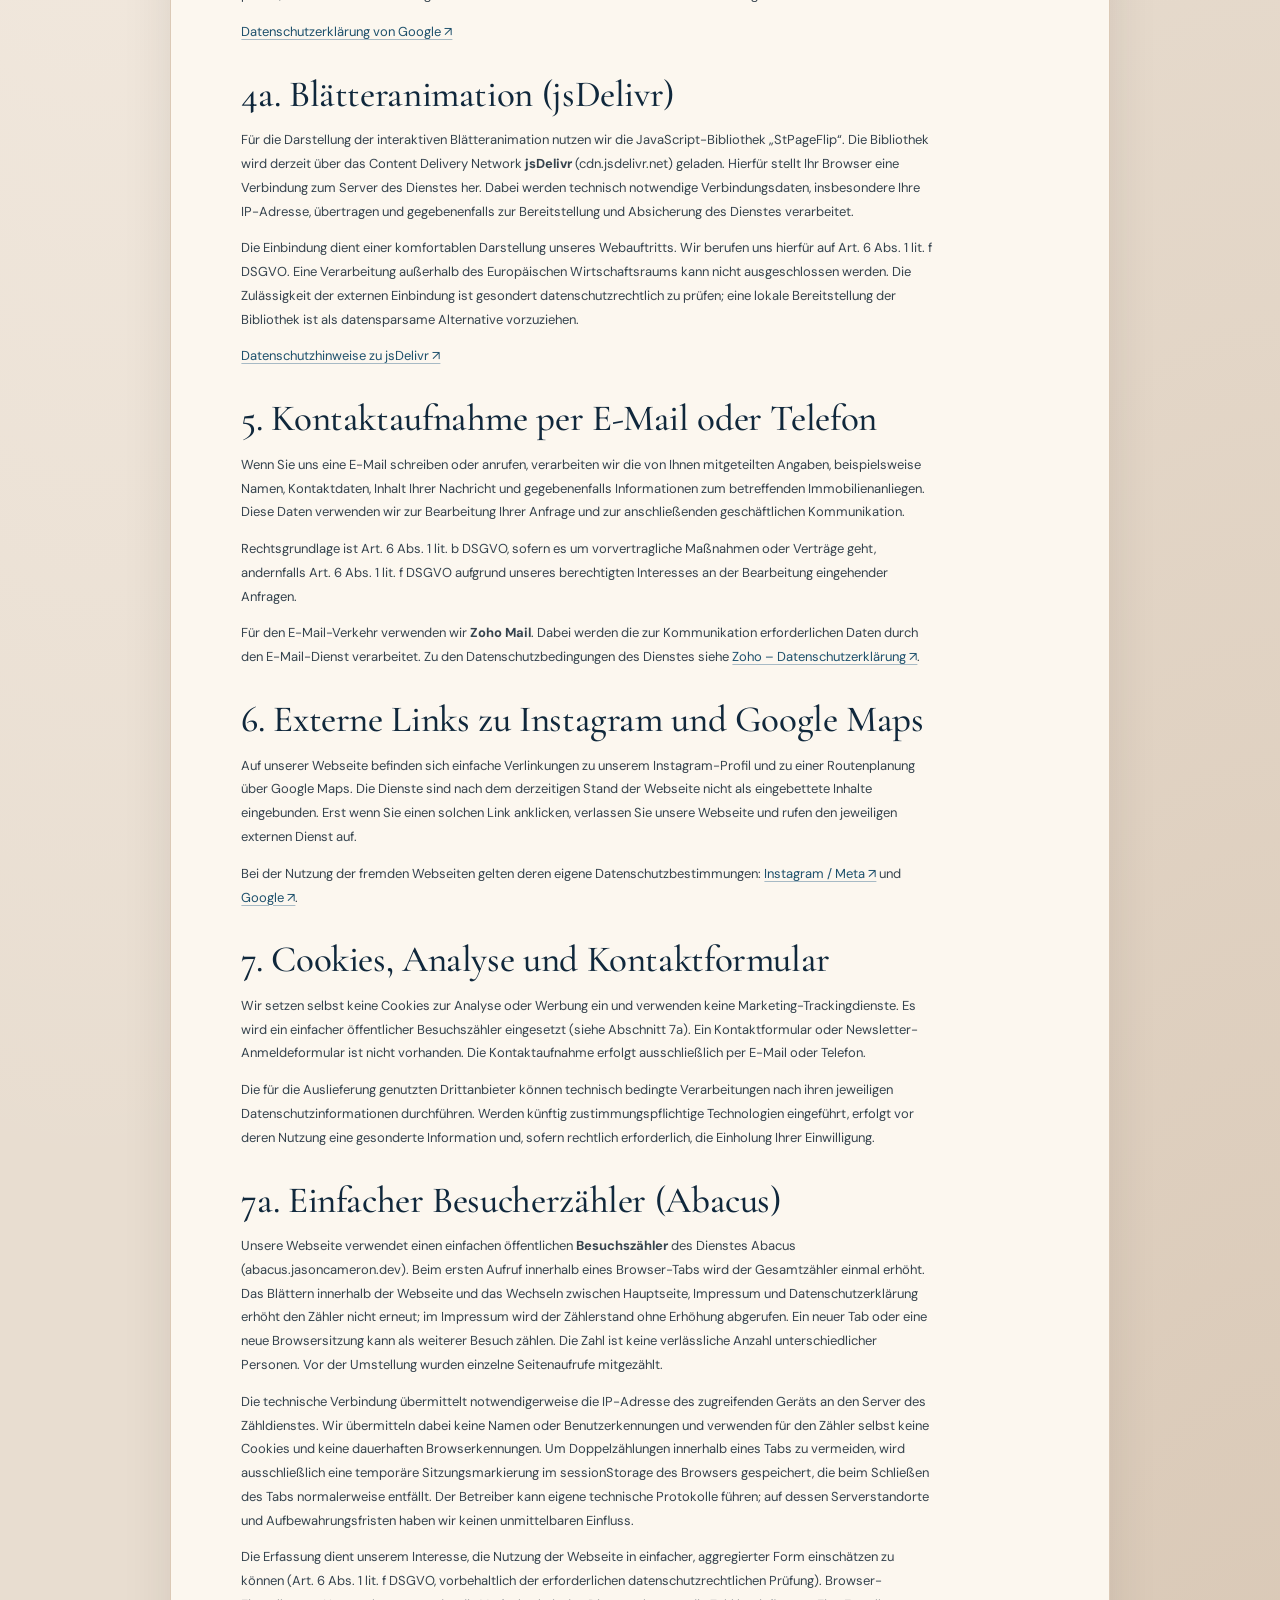
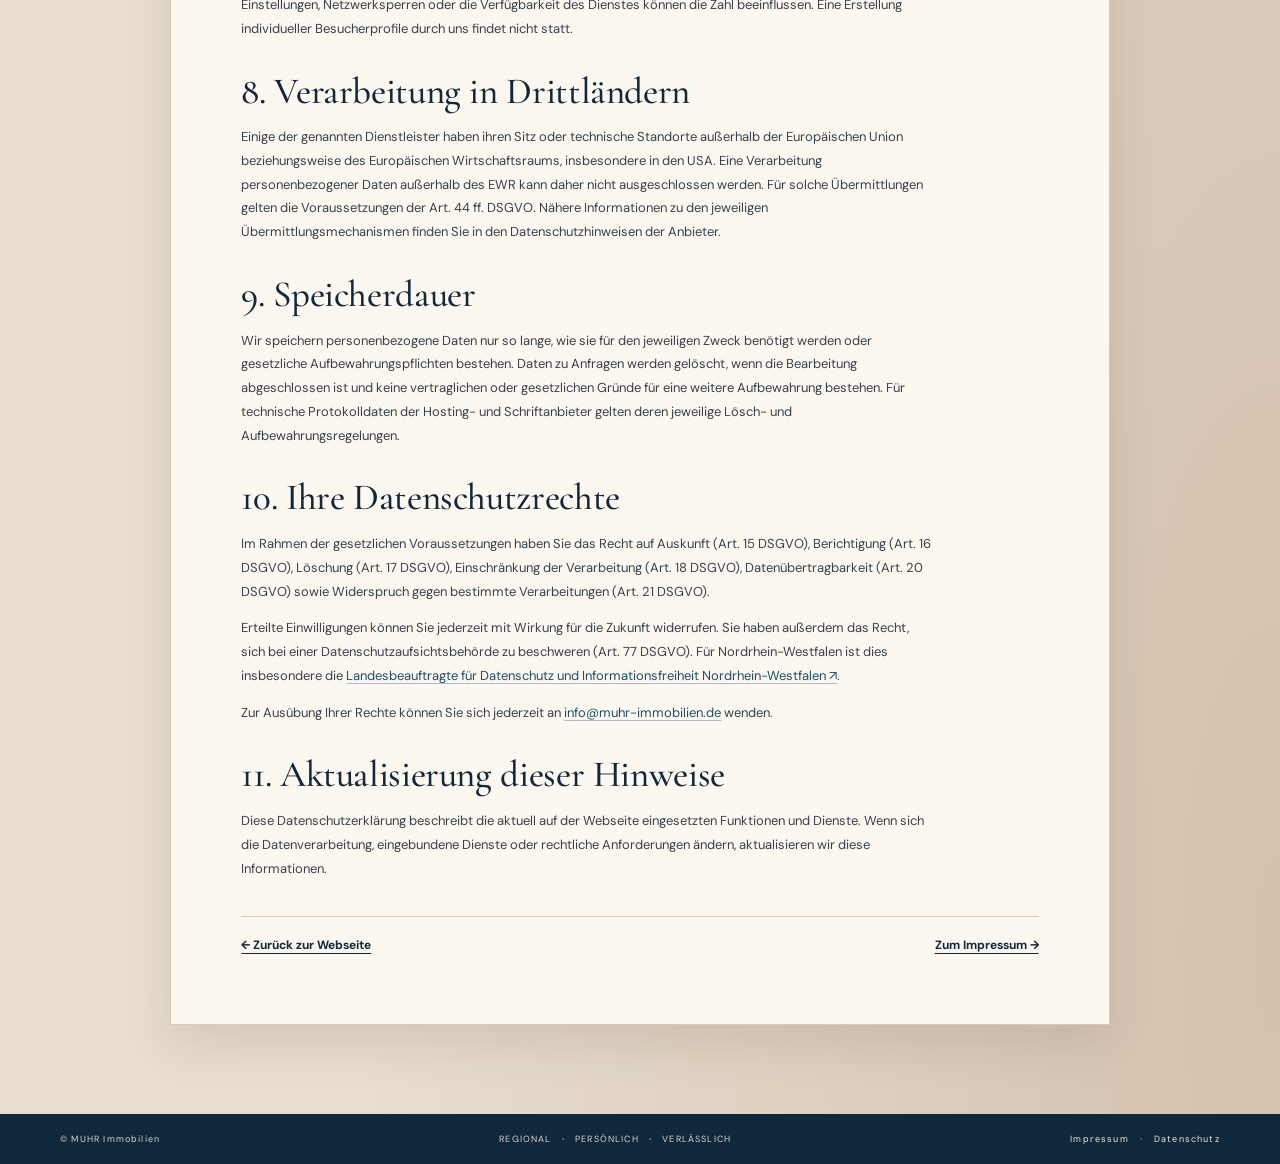
==== commit 6d938983: "Explain session-only deduplication and read-only counter display" ====
--- a/datenschutz.html
+++ b/datenschutz.html
@@ -69,13 +69,13 @@
 </section>
 <section class="legal-section" aria-labelledby="ds-cookies">
   <h2 id="ds-cookies">7. Cookies, Analyse und Kontaktformular</h2>
-  <p>Wir setzen selbst keine Cookies zur Analyse oder Werbung ein und verwenden keine Marketing-Trackingdienste. Es wird ein einfacher, öffentlicher Seitenaufrufzähler eingesetzt (siehe Abschnitt 7a). Ein Kontaktformular oder Newsletter-Anmeldeformular ist nicht vorhanden. Die Kontaktaufnahme erfolgt ausschließlich per E-Mail oder Telefon.</p>
+  <p>Wir setzen selbst keine Cookies zur Analyse oder Werbung ein und verwenden keine Marketing-Trackingdienste. Es wird ein einfacher öffentlicher Besuchszähler eingesetzt (siehe Abschnitt 7a). Ein Kontaktformular oder Newsletter-Anmeldeformular ist nicht vorhanden. Die Kontaktaufnahme erfolgt ausschließlich per E-Mail oder Telefon.</p>
   <p>Die für die Auslieferung genutzten Drittanbieter können technisch bedingte Verarbeitungen nach ihren jeweiligen Datenschutzinformationen durchführen. Werden künftig zustimmungspflichtige Technologien eingeführt, erfolgt vor deren Nutzung eine gesonderte Information und, sofern rechtlich erforderlich, die Einholung Ihrer Einwilligung.</p>
 </section>
 <section class="legal-section" aria-labelledby="ds-besucherzaehler">
   <h2 id="ds-besucherzaehler">7a. Einfacher Besucherzähler (Abacus)</h2>
-  <p>Unsere Webseite verwendet einen einfachen öffentlichen <strong>Seitenaufrufzähler</strong> des Dienstes Abacus (abacus.jasoncameron.dev). Bei jedem Aufruf einer unserer HTML-Seiten wird eine Anfrage an diesen Dienst gesendet, wodurch der Gesamtzähler um eins erhöht wird. Die aktuelle Anzahl wird unten im Impressum angezeigt. Es handelt sich ausdrücklich um <strong>Seitenaufrufe und nicht um eindeutig identifizierte Personen</strong>.</p>
-  <p>Die technische Verbindung übermittelt notwendigerweise die IP-Adresse des zugreifenden Geräts an den Server des Zähldienstes. Wir übermitteln dabei keine Namen oder Benutzerkennungen und verwenden für den Zähler selbst keine Cookies, keine dauerhaften Browserkennungen und keinen lokalen Speicher zur Wiedererkennung. Der Betreiber kann eigene technische Protokolle führen; auf dessen Serverstandorte und Aufbewahrungsfristen haben wir keinen unmittelbaren Einfluss.</p>
+  <p>Unsere Webseite verwendet einen einfachen öffentlichen <strong>Besuchszähler</strong> des Dienstes Abacus (abacus.jasoncameron.dev). Beim ersten Aufruf innerhalb eines Browser-Tabs wird der Gesamtzähler einmal erhöht. Das Blättern innerhalb der Webseite und das Wechseln zwischen Hauptseite, Impressum und Datenschutzerklärung erhöht den Zähler nicht erneut; im Impressum wird der Zählerstand ohne Erhöhung abgerufen. Ein neuer Tab oder eine neue Browsersitzung kann als weiterer Besuch zählen. Die Zahl ist keine verlässliche Anzahl unterschiedlicher Personen. Vor der Umstellung wurden einzelne Seitenaufrufe mitgezählt.</p>
+  <p>Die technische Verbindung übermittelt notwendigerweise die IP-Adresse des zugreifenden Geräts an den Server des Zähldienstes. Wir übermitteln dabei keine Namen oder Benutzerkennungen und verwenden für den Zähler selbst keine Cookies und keine dauerhaften Browserkennungen. Um Doppelzählungen innerhalb eines Tabs zu vermeiden, wird ausschließlich eine temporäre Sitzungsmarkierung im sessionStorage des Browsers gespeichert, die beim Schließen des Tabs normalerweise entfällt. Der Betreiber kann eigene technische Protokolle führen; auf dessen Serverstandorte und Aufbewahrungsfristen haben wir keinen unmittelbaren Einfluss.</p>
   <p>Die Erfassung dient unserem Interesse, die Nutzung der Webseite in einfacher, aggregierter Form einschätzen zu können (Art. 6 Abs. 1 lit. f DSGVO, vorbehaltlich der erforderlichen datenschutzrechtlichen Prüfung). Browser-Einstellungen, Netzwerksperren oder die Verfügbarkeit des Dienstes können die Zahl beeinflussen. Eine Erstellung individueller Besucherprofile durch uns findet nicht statt.</p>
 </section>
 <section class="legal-section" aria-labelledby="ds-drittland">
@@ -101,6 +101,6 @@
   </main>
   <footer class="footer"><span>© MUHR Immobilien</span><span>REGIONAL <b>·</b> PERSÖNLICH <b>·</b> VERLÄSSLICH</span><span class="footer-legal"><a href="impressum.html">Impressum</a><span aria-hidden="true">·</span><a href="datenschutz.html">Datenschutz</a></span></footer>
  </div>
- <script src="besucherzaehler.js?v=1" defer></script>
+ <script src="besucherzaehler.js?v=2" defer></script>
 </body>
 </html>
--- a/styles.css
+++ b/styles.css
@@ -1040,3 +1040,49 @@
 @media(prefers-reduced-motion:reduce){
   .real-pageflip {scroll-behavior:auto}
 }
+
+
+/* V30: Dezenter, öffentlicher Aufrufzähler unten im Impressum */
+.legal-visit-section {
+  margin: clamp(32px,5vw,54px) 0 15px;
+  padding:0;
+  text-align:center;
+}
+.legal-visit-divider {
+  width:100%;
+  height:1px;
+  background:linear-gradient(to right,transparent,#d9c6b2 20%,#d9c6b2 80%,transparent);
+  margin-bottom:28px;
+}
+.legal-visit-eyebrow {
+  display:block;
+  color:#977d64;
+  font:600 10px/1.6 var(--sans);
+  letter-spacing:.17em;
+}
+.legal-visit-section h2 {
+  margin:6px 0 5px;
+  color:var(--navy);
+  font:500 clamp(30px,4.3vw,43px)/1.1 var(--serif);
+}
+.legal-visit-section .legal-visit-value {
+  margin:0 auto 5px;
+  max-width:none;
+  font:500 clamp(43px,6vw,63px)/1.12 var(--serif);
+  color:var(--navy);
+  letter-spacing:.025em;
+  font-variant-numeric:tabular-nums;
+  overflow-wrap:anywhere;
+}
+.legal-visit-section .legal-visit-caption {
+  margin:0 auto;
+  max-width:57ch;
+  font-size:11px;
+  line-height:1.6;
+  color:#777068;
+}
+@media(max-width:650px) {
+  .legal-visit-divider {margin-bottom:21px}
+  .legal-visit-section .legal-visit-value {font-size:clamp(37px,10vw,51px)}
+  .legal-visit-section .legal-visit-caption {font-size:10.5px}
+}
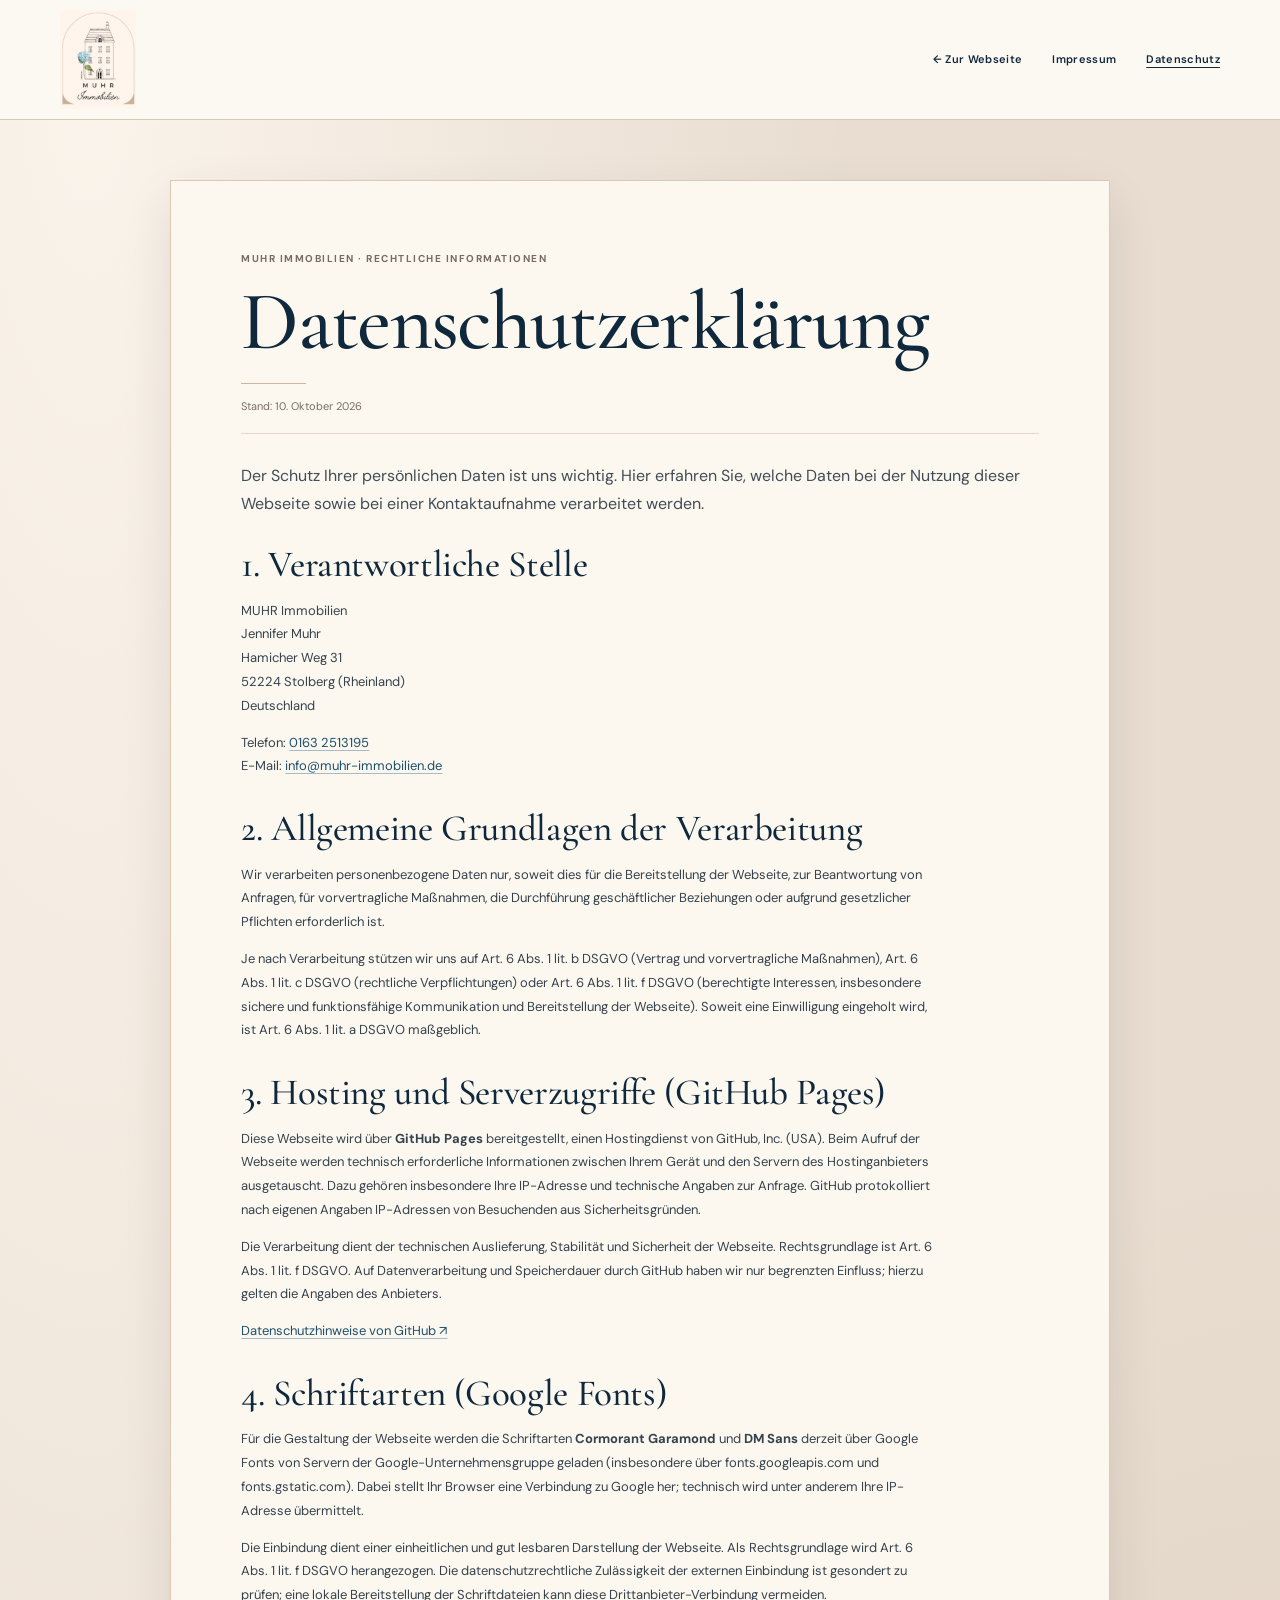
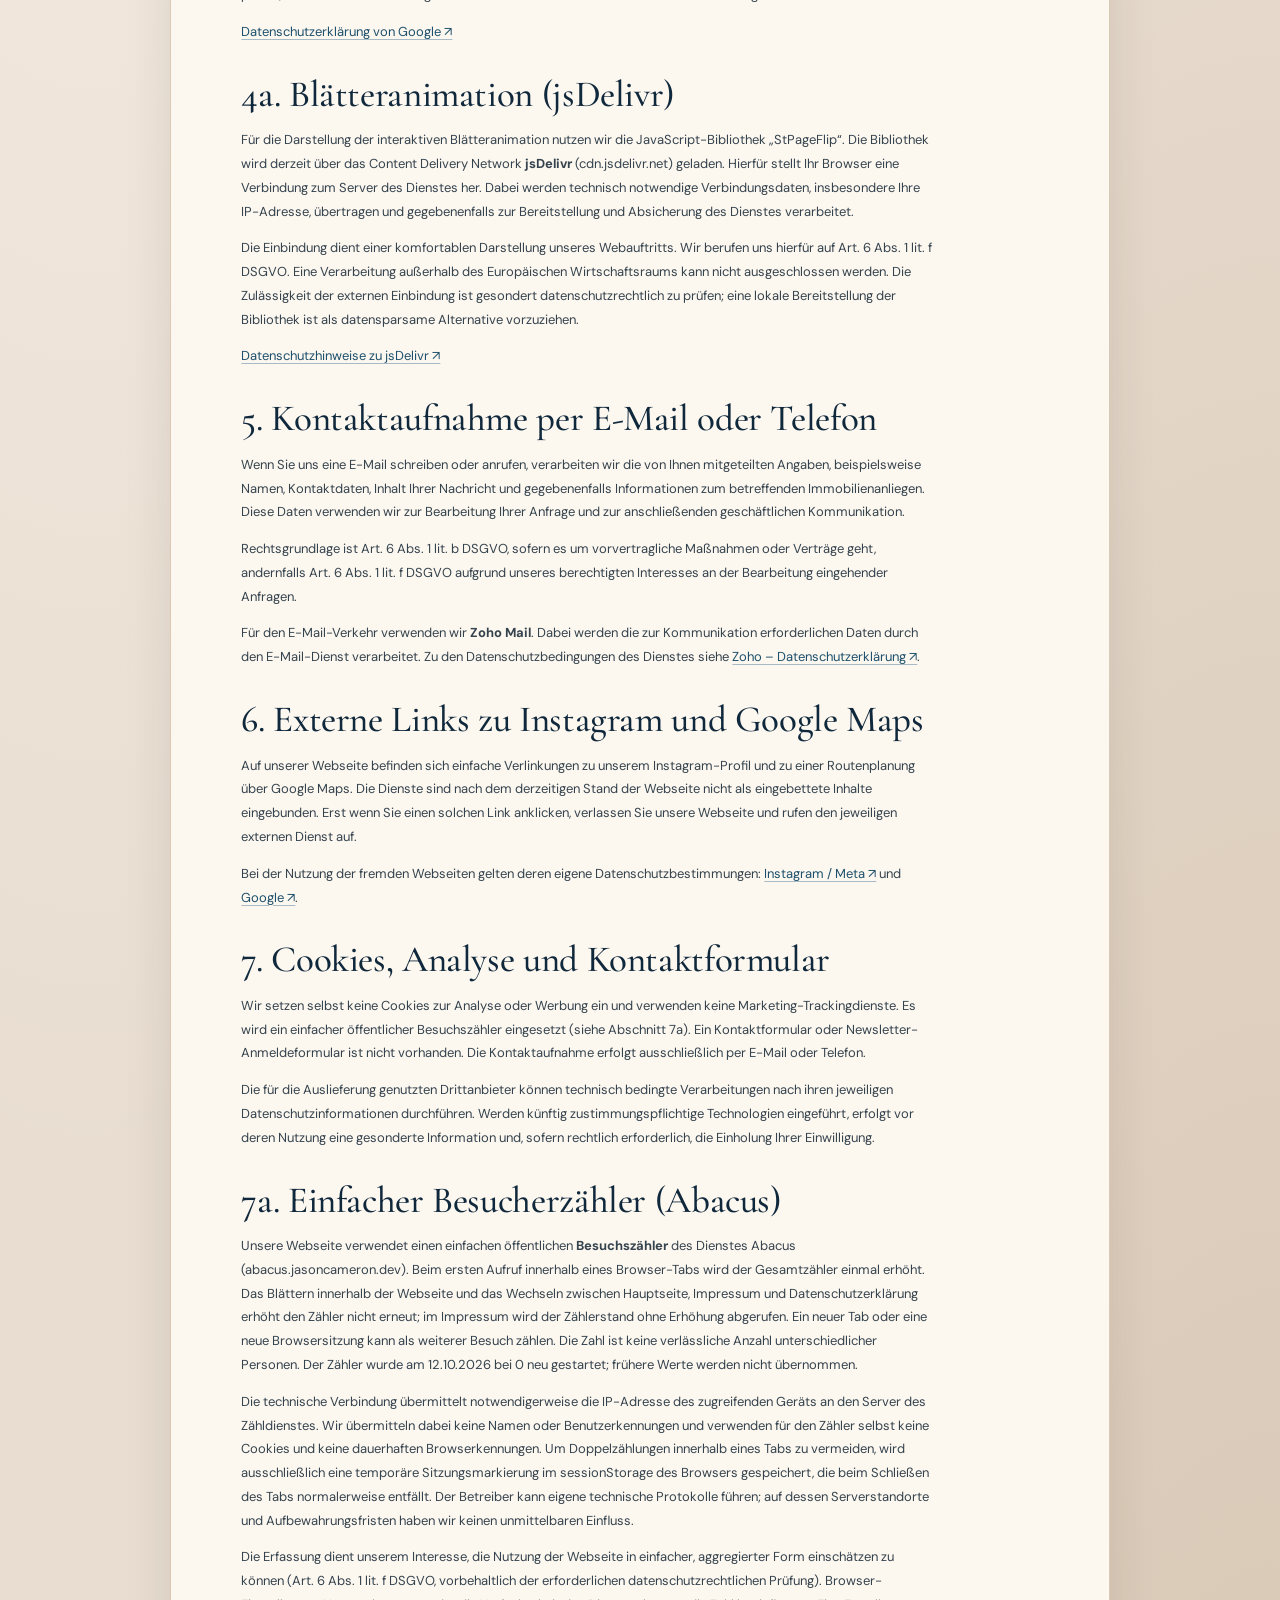
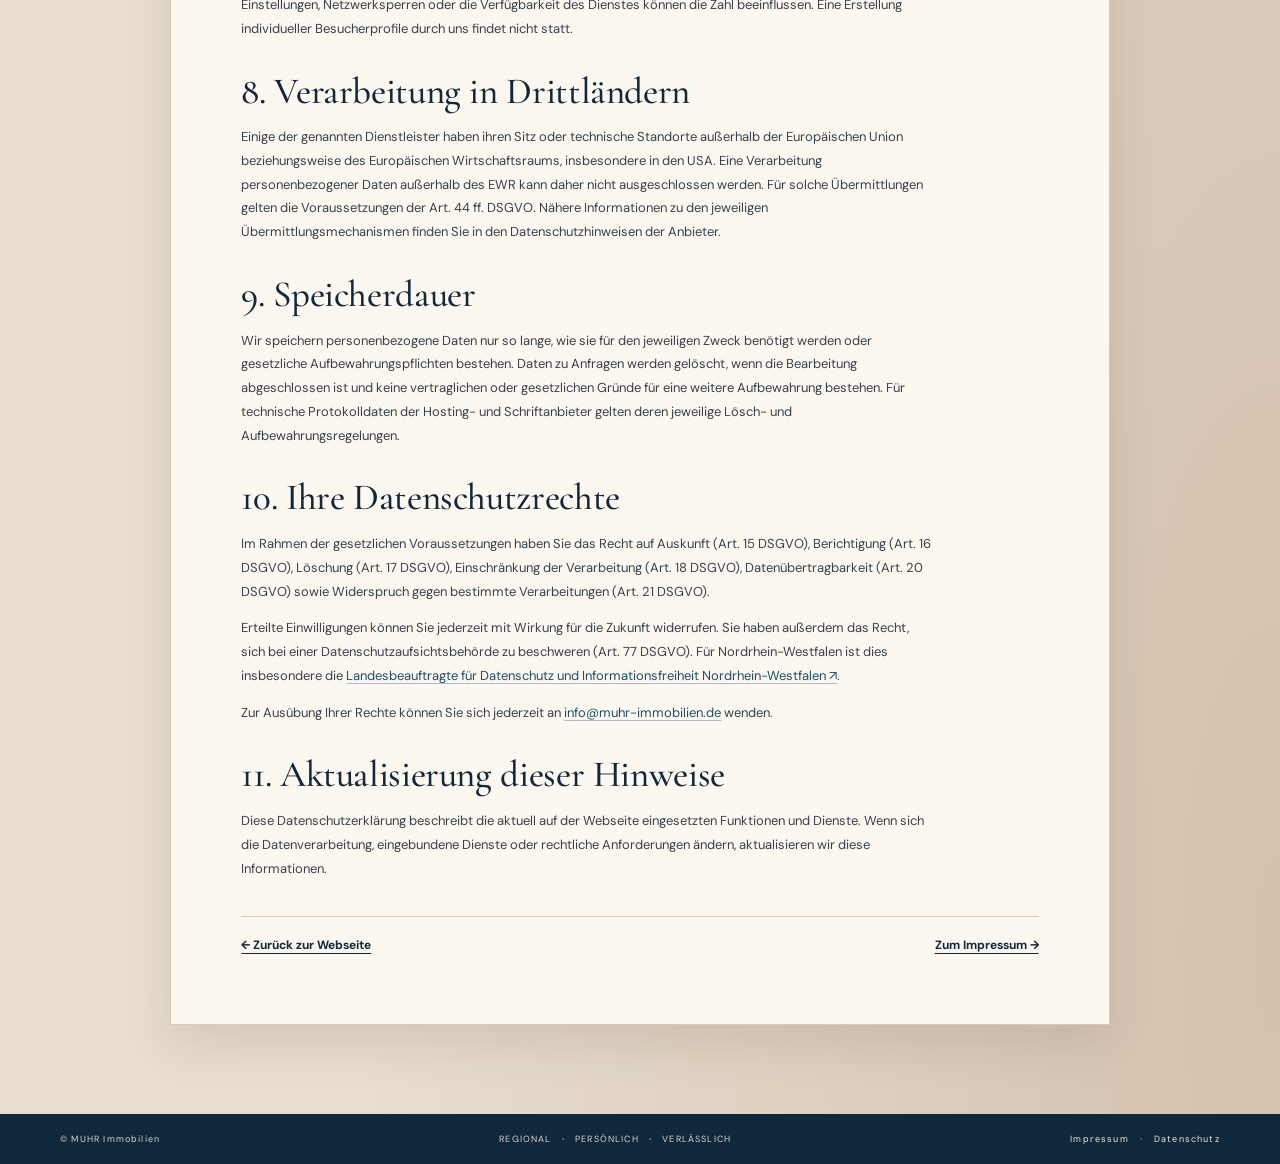
==== commit 435b1594: "Clarify past counter data excluded after reset" ====
--- a/datenschutz.html
+++ b/datenschutz.html
@@ -74,7 +74,7 @@
 </section>
 <section class="legal-section" aria-labelledby="ds-besucherzaehler">
   <h2 id="ds-besucherzaehler">7a. Einfacher Besucherzähler (Abacus)</h2>
-  <p>Unsere Webseite verwendet einen einfachen öffentlichen <strong>Besuchszähler</strong> des Dienstes Abacus (abacus.jasoncameron.dev). Beim ersten Aufruf innerhalb eines Browser-Tabs wird der Gesamtzähler einmal erhöht. Das Blättern innerhalb der Webseite und das Wechseln zwischen Hauptseite, Impressum und Datenschutzerklärung erhöht den Zähler nicht erneut; im Impressum wird der Zählerstand ohne Erhöhung abgerufen. Ein neuer Tab oder eine neue Browsersitzung kann als weiterer Besuch zählen. Die Zahl ist keine verlässliche Anzahl unterschiedlicher Personen. Vor der Umstellung wurden einzelne Seitenaufrufe mitgezählt.</p>
+  <p>Unsere Webseite verwendet einen einfachen öffentlichen <strong>Besuchszähler</strong> des Dienstes Abacus (abacus.jasoncameron.dev). Beim ersten Aufruf innerhalb eines Browser-Tabs wird der Gesamtzähler einmal erhöht. Das Blättern innerhalb der Webseite und das Wechseln zwischen Hauptseite, Impressum und Datenschutzerklärung erhöht den Zähler nicht erneut; im Impressum wird der Zählerstand ohne Erhöhung abgerufen. Ein neuer Tab oder eine neue Browsersitzung kann als weiterer Besuch zählen. Die Zahl ist keine verlässliche Anzahl unterschiedlicher Personen. Der Zähler wurde am 12.10.2026 bei 0 neu gestartet; frühere Werte werden nicht übernommen.</p>
   <p>Die technische Verbindung übermittelt notwendigerweise die IP-Adresse des zugreifenden Geräts an den Server des Zähldienstes. Wir übermitteln dabei keine Namen oder Benutzerkennungen und verwenden für den Zähler selbst keine Cookies und keine dauerhaften Browserkennungen. Um Doppelzählungen innerhalb eines Tabs zu vermeiden, wird ausschließlich eine temporäre Sitzungsmarkierung im sessionStorage des Browsers gespeichert, die beim Schließen des Tabs normalerweise entfällt. Der Betreiber kann eigene technische Protokolle führen; auf dessen Serverstandorte und Aufbewahrungsfristen haben wir keinen unmittelbaren Einfluss.</p>
   <p>Die Erfassung dient unserem Interesse, die Nutzung der Webseite in einfacher, aggregierter Form einschätzen zu können (Art. 6 Abs. 1 lit. f DSGVO, vorbehaltlich der erforderlichen datenschutzrechtlichen Prüfung). Browser-Einstellungen, Netzwerksperren oder die Verfügbarkeit des Dienstes können die Zahl beeinflussen. Eine Erstellung individueller Besucherprofile durch uns findet nicht statt.</p>
 </section>
@@ -101,6 +101,6 @@
   </main>
   <footer class="footer"><span>© MUHR Immobilien</span><span>REGIONAL <b>·</b> PERSÖNLICH <b>·</b> VERLÄSSLICH</span><span class="footer-legal"><a href="impressum.html">Impressum</a><span aria-hidden="true">·</span><a href="datenschutz.html">Datenschutz</a></span></footer>
  </div>
- <script src="besucherzaehler.js?v=2" defer></script>
+ <script src="besucherzaehler.js?v=3" defer></script>
 </body>
 </html>
